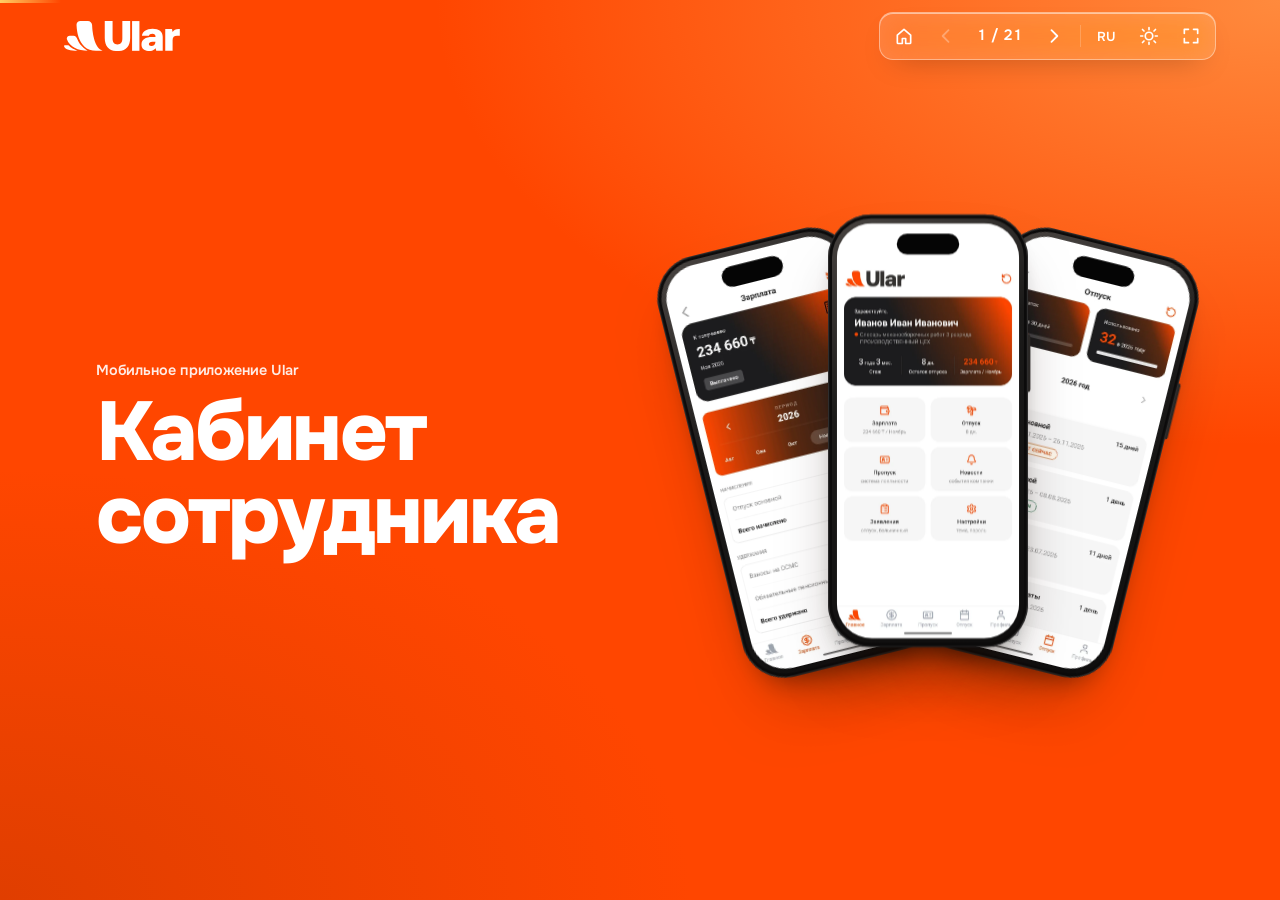
==== present/index.html @ 0cce13f9 "Сайт на трех языках: русский, казахский, английский Переключатель языка в шапке и в презентации, выб" ====
<!doctype html>
<html lang="ru">
<head>
<meta charset="utf-8">
<meta name="viewport" content="width=device-width, initial-scale=1, viewport-fit=cover">
<title>Кабинет сотрудника — презентация</title>
<meta name="description" content="Презентация Кабинета сотрудника: что уже работает и куда идем.">
<meta name="theme-color" content="#FF4600">
<link rel="icon" href="../assets/mark.svg" type="image/svg+xml">
<link rel="preconnect" href="https://fonts.googleapis.com">
<link rel="preconnect" href="https://fonts.gstatic.com" crossorigin>
<link rel="stylesheet" href="https://fonts.googleapis.com/css2?family=Onest:wght@400;500;600;700;800&display=swap">
<link rel="stylesheet" href="../assets/site.css?v=1446a52e">
<script>try{var t=localStorage.getItem("theme");if(t)document.documentElement.dataset.theme=t}catch(e){}</script>
<script>(function(){var l=null,r=document.documentElement;try{l=new URLSearchParams(location.search).get("lang")||localStorage.getItem("lang")}catch(e){}if(l==="kz")l="kk";if(l==="kk"||l==="en"){r.lang=l;r.classList.add("i18n-wait");setTimeout(function(){r.classList.remove("i18n-wait")},1500)}})()</script>
</head>
<body class="present-page">

<header class="ptop">
  <a class="brand" href="../" aria-label="Сайт Кабинета сотрудника"><svg viewBox="0 0 849 220" role="img" aria-label="Ular"><path d="M841.567 57.8906H849.352V108.357H829.11C807 108.357 796.412 117.681 796.412 141.348V218.577H742.539V57.8906H792.053L796.412 81.5576C805.443 66.61 818.211 57.8906 841.567 57.8906Z" fill="currentColor"/><path d="M649.555 56.0234C696.577 56.0234 723.981 75.9535 723.981 114.879V218.578H676.336L672.287 200.205C660.454 213.595 646.752 220.446 625.888 220.446C591.01 220.446 568.277 203.942 568.277 172.49C568.277 137.612 595.993 117.993 647.686 117.993H670.73V111.765C670.73 100.555 662.945 93.0809 647.998 93.0809C633.673 93.0809 624.019 99.309 623.085 108.651H571.391C574.194 77.5105 604.712 56.0234 649.555 56.0234ZM640.212 183.389C658.585 183.389 670.419 171.244 670.73 151.937V151.314H647.998C631.804 151.314 622.462 158.165 622.462 169.064C622.462 177.784 629.313 183.389 640.212 183.389Z" fill="currentColor"/><path d="M499.242 218.579V0.59375H553.116V218.579H499.242Z" fill="currentColor"/><path d="M298.93 123.911V0.59375H356.229V127.025C356.229 155.986 366.194 172.179 392.04 172.179C417.887 172.179 427.852 155.986 427.852 127.025V0.59375H485.151V123.911C485.151 185.881 453.076 220.447 392.04 220.447C331.005 220.447 298.93 185.881 298.93 123.911Z" fill="currentColor"/><path d="M29.8086 177.066C33.7452 177.066 37.3371 179.893 39.753 183.002C46.1115 191.182 62.901 204.238 99.253 217.545C46.9515 217.545 9.14565 211.108 0.314484 185.114C-1.13913 180.835 2.66757 177.066 7.18655 177.066H29.8086ZM69.8587 109.004C83.4162 109.004 94.1327 121.016 97.971 134.019C117.186 188.463 173.441 217.545 173.441 217.545C140.13 217.545 106.184 213.955 77.4821 197.048C54.4154 183.46 29.5887 162.787 21.2532 134.056C17.4759 121.036 28.8384 109.004 42.3958 109.004H69.8587ZM175.006 0C191.834 0 205.317 13.4258 206.041 30.2379C208.97 98.2633 226.685 202.657 282.727 217.545H234.255C202.698 217.545 170.627 209.135 148.651 186.488C109.204 145.836 95.3131 97.632 91.8499 28.0963C91.8501 12.3522 104.614 0.000155662 120.358 0H175.006Z" fill="#FF4600"/></svg></a>
  <nav class="pager" aria-label="Слайды">
    <button type="button" id="first" aria-label="К первому слайду"><svg viewBox="0 0 24 24" aria-hidden="true"><path d="M4 11l8-7 8 7v9a1 1 0 0 1-1 1h-5v-6h-4v6H5a1 1 0 0 1-1-1z" fill="none" stroke="currentColor" stroke-width="2" stroke-linejoin="round"/></svg></button>
    <button type="button" id="prev" aria-label="Предыдущий слайд"><svg viewBox="0 0 24 24" aria-hidden="true"><path d="M15 5l-7 7 7 7" fill="none" stroke="currentColor" stroke-width="2.2" stroke-linecap="round" stroke-linejoin="round"/></svg></button>
    <span id="count" aria-live="polite">1 / 1</span>
    <button type="button" id="next" aria-label="Следующий слайд"><svg viewBox="0 0 24 24" aria-hidden="true"><path d="M9 5l7 7-7 7" fill="none" stroke="currentColor" stroke-width="2.2" stroke-linecap="round" stroke-linejoin="round"/></svg></button>
    <span class="sep"></span>
    <button type="button" id="theme" aria-label="Светлая или темная тема (T)"><svg viewBox="0 0 24 24" aria-hidden="true"><g class="ic-sun"><circle cx="12" cy="12" r="4.5" fill="none" stroke="currentColor" stroke-width="2"/><path d="M12 2v2.5M12 19.5V22M4.2 4.2l1.8 1.8M18 18l1.8 1.8M2 12h2.5M19.5 12H22M4.2 19.8 6 18M18 6l1.8-1.8" stroke="currentColor" stroke-width="2" stroke-linecap="round"/></g><path class="ic-moon" d="M20 14.5A8 8 0 0 1 9.5 4a8 8 0 1 0 10.5 10.5z" fill="none" stroke="currentColor" stroke-width="2" stroke-linejoin="round"/></svg></button>
    <button type="button" id="full" aria-label="Во весь экран (F)"><svg viewBox="0 0 24 24" aria-hidden="true"><path d="M4 9V4h5M20 9V4h-5M4 15v5h5M20 15v5h-5" fill="none" stroke="currentColor" stroke-width="2" stroke-linecap="round" stroke-linejoin="round"/></svg></button>
  </nav>
</header>
<div class="progress" aria-hidden="true"><i id="progress"></i></div>

<main class="stage" id="stage">
  <section class="pslide band hero" id="start" data-title="Кабинет сотрудника">
    <div class="wrap">
      <div class="title-grid">
        <div>
          <p class="kicker">Мобильное приложение Ular</p>
          <h1>Кабинет сотрудника</h1>
        </div>
      </div>
      <div class="fan" aria-hidden="true">
        <div class="device "><img src="../assets/app/light/salary.webp" alt="" width="620" height="1412"></div>
        <div class="device "><img src="../assets/app/light/vacation.webp" alt="" width="620" height="1412"></div>
        <div class="device "><img src="../assets/app/light/home.webp" alt="" width="620" height="1412"></div>
      </div>
    </div>
  </section>
  <section class="pslide center" id="about" data-title="О продукте">
    <div class="wrap">
      <h2 class="mega">Ответы на кадровые вопросы — в телефоне сотрудника</h2>
      <div class="trio">
        <div><span class="bigi"><svg viewBox="0 0 24 24" fill="none" stroke="currentColor" stroke-width="1.9" stroke-linecap="round" stroke-linejoin="round" aria-hidden="true"><circle cx="12" cy="12" r="9"/><path d="M3 12h18M12 3c2.5 2.5 3.8 5.5 3.8 9s-1.3 6.5-3.8 9c-2.5-2.5-3.8-5.5-3.8-9S9.5 5.5 12 3z"/></svg></span><b>Для всех</b><p>Новости и калькулятор без входа</p></div>
        <div><span class="bigi"><svg viewBox="0 0 24 24" fill="none" stroke="currentColor" stroke-width="1.9" stroke-linecap="round" stroke-linejoin="round" aria-hidden="true"><circle cx="12" cy="8" r="4"/><path d="M4 21c1.5-4 4.5-6 8-6s6.5 2 8 6"/></svg></span><b>Для сотрудников</b><p>Зарплата, отпуск, пропуск, справки</p></div>
        <div><span class="bigi"><svg viewBox="0 0 24 24" fill="none" stroke="currentColor" stroke-width="1.9" stroke-linecap="round" stroke-linejoin="round" aria-hidden="true"><circle cx="9" cy="8" r="3.5"/><path d="M2 20c1-3.5 3.6-5.5 7-5.5s6 2 7 5.5M16 4.5a3.5 3.5 0 0 1 0 7M18 14.5c2 .7 3.4 2.6 4 5.5"/></svg></span><b>Для отдела кадров</b><p>Доступ, коды, данные организации</p></div>
      </div>
    </div>
  </section>
  <section class="pslide center" id="why" data-title="Зачем">
    <div class="wrap">
      <h2 class="mega">Вопрос в отдел кадров —<br>ответ в приложении</h2>
      <div class="chats">
        <div class="chat" style="--k:0">
          <div class="bub q">Сколько дней отпуска у меня осталось?</div>
          <div class="bub a"><span class="who">Кабинет сотрудника</span>8 дней. История отпусков — в разделе «Отпуск»</div>
        </div>
        <div class="chat" style="--k:1">
          <div class="bub q">Нужна справка с места работы</div>
          <div class="bub a"><span class="who">Кабинет сотрудника</span>Заказ в приложении, готовый PDF на бланке</div>
        </div>
        <div class="chat" style="--k:2">
          <div class="bub q">Сколько начислили и что удержали?</div>
          <div class="bub a"><span class="who">Кабинет сотрудника</span>Начисления и удержания по месяцам, листок в PDF</div>
        </div>
      </div>
    </div>
  </section>
  <section class="pslide center" id="compare" data-title="Сравнение">
    <div class="wrap">
      <h2 class="mega">Свой кабинет вместо подписки</h2>
      <div class="versus">
        <div class="vs-card dim"><p class="vs-t">Платный сервис</p>
          <ul><li><svg viewBox="0 0 24 24" fill="none" stroke="currentColor" stroke-width="1.9" stroke-linecap="round" stroke-linejoin="round" aria-hidden="true"><path d="M6 6l12 12M18 6 6 18"/></svg>Бренд поставщика</li><li><svg viewBox="0 0 24 24" fill="none" stroke="currentColor" stroke-width="1.9" stroke-linecap="round" stroke-linejoin="round" aria-hidden="true"><path d="M6 6l12 12M18 6 6 18"/></svg>Доработки по плану поставщика</li><li><svg viewBox="0 0 24 24" fill="none" stroke="currentColor" stroke-width="1.9" stroke-linecap="round" stroke-linejoin="round" aria-hidden="true"><path d="M6 6l12 12M18 6 6 18"/></svg>Данные в облаке поставщика</li><li><svg viewBox="0 0 24 24" fill="none" stroke="currentColor" stroke-width="1.9" stroke-linecap="round" stroke-linejoin="round" aria-hidden="true"><path d="M6 6l12 12M18 6 6 18"/></svg>Подписка за каждого сотрудника</li></ul></div>
        <div class="vs-card hot"><p class="vs-t">Кабинет сотрудника</p>
          <ul><li><svg viewBox="0 0 24 24" fill="none" stroke="currentColor" stroke-width="1.9" stroke-linecap="round" stroke-linejoin="round" aria-hidden="true"><path d="M5 12l4 4 10-10"/></svg>Бренд холдинга</li><li><svg viewBox="0 0 24 24" fill="none" stroke="currentColor" stroke-width="1.9" stroke-linecap="round" stroke-linejoin="round" aria-hidden="true"><path d="M5 12l4 4 10-10"/></svg>Доработки под наши процессы</li><li><svg viewBox="0 0 24 24" fill="none" stroke="currentColor" stroke-width="1.9" stroke-linecap="round" stroke-linejoin="round" aria-hidden="true"><path d="M5 12l4 4 10-10"/></svg>Данные на серверах холдинга</li><li><svg viewBox="0 0 24 24" fill="none" stroke="currentColor" stroke-width="1.9" stroke-linecap="round" stroke-linejoin="round" aria-hidden="true"><path d="M5 12l4 4 10-10"/></svg>Без подписки</li></ul></div>
      </div>
    </div>
  </section>
  <section class="pslide band divider" id="part1" data-title="Что уже работает">
    <div class="wrap">
      <div class="div-fan" aria-hidden="true"><i style="--i:0"></i><i style="--i:1"></i><i style="--i:2"></i><i style="--i:3"></i><i style="--i:4"></i><i style="--i:5"></i><i style="--i:6"></i></div>
      <p class="num">01</p>
      <h2 class="big">Что уже работает</h2>
      <p class="lead">Приложение, учет организаций, инструменты отдела кадров</p>
    </div>
  </section>
  <section class="pslide " id="nologin" data-title="Без входа">
    <div class="wrap">
      <div class="split"><div><h2>Полезно с первой минуты</h2><ul class="points"><li><span class="ci"><svg viewBox="0 0 24 24" fill="none" stroke="currentColor" stroke-width="1.9" stroke-linecap="round" stroke-linejoin="round" aria-hidden="true"><path d="M4 5h13v14H6a2 2 0 0 1-2-2z"/><path d="M17 9h3v8a2 2 0 0 1-2 2M8 9h5M8 13h5"/></svg></span><div><b>Новости компаний</b><p>Посты с картинками</p></div></li><li><span class="ci"><svg viewBox="0 0 24 24" fill="none" stroke="currentColor" stroke-width="1.9" stroke-linecap="round" stroke-linejoin="round" aria-hidden="true"><rect x="5" y="3" width="14" height="18" rx="2"/><path d="M8 7h8M8 12h2M14 12h2M8 16h2M14 16h2"/></svg></span><div><b>Калькулятор налогов РК</b><p>ИП и ТОО, прямой и обратный расчет</p></div></li><li><span class="ci"><svg viewBox="0 0 24 24" fill="none" stroke="currentColor" stroke-width="1.9" stroke-linecap="round" stroke-linejoin="round" aria-hidden="true"><rect x="3" y="5" width="18" height="16" rx="2"/><path d="M3 10h18M8 3v4M16 3v4"/></svg></span><div><b>Производственный календарь</b><p>Праздники и переносы</p></div></li></ul></div><div class="sphone" data-spin title="Зажмите и покрутите"><div class="spin-body"><div class="device "><img src="../assets/app/light/news.webp" alt="" width="620" height="1412"></div><i class="slice" style="--z:-11.0px"></i><i class="slice" style="--z:-10.5px"></i><i class="slice" style="--z:-10.0px"></i><i class="slice" style="--z:-9.5px"></i><i class="slice" style="--z:-9.0px"></i><i class="slice" style="--z:-8.5px"></i><i class="slice" style="--z:-8.0px"></i><i class="slice" style="--z:-7.5px"></i><i class="slice" style="--z:-7.0px"></i><i class="slice" style="--z:-6.5px"></i><i class="slice" style="--z:-6.0px"></i><i class="slice" style="--z:-5.5px"></i><i class="slice" style="--z:-5.0px"></i><i class="slice" style="--z:-4.5px"></i><i class="slice" style="--z:-4.0px"></i><i class="slice" style="--z:-3.5px"></i><i class="slice" style="--z:-3.0px"></i><i class="slice" style="--z:-2.5px"></i><i class="slice" style="--z:-2.0px"></i><i class="slice" style="--z:-1.5px"></i><i class="slice" style="--z:-1.0px"></i><i class="slice" style="--z:-0.5px"></i><i class="slice" style="--z:0.0px"></i><i class="slice" style="--z:0.5px"></i><i class="slice" style="--z:1.0px"></i><i class="slice" style="--z:1.5px"></i><i class="slice" style="--z:2.0px"></i><i class="slice" style="--z:2.5px"></i><i class="slice" style="--z:3.0px"></i><i class="slice" style="--z:3.5px"></i><i class="slice" style="--z:4.0px"></i><i class="slice" style="--z:4.5px"></i><i class="slice" style="--z:5.0px"></i><i class="slice" style="--z:5.5px"></i><i class="slice" style="--z:6.0px"></i><i class="slice" style="--z:6.5px"></i><i class="slice" style="--z:7.0px"></i><i class="slice" style="--z:7.5px"></i><i class="slice" style="--z:8.0px"></i><i class="slice" style="--z:8.5px"></i><i class="slice" style="--z:9.0px"></i><i class="slice" style="--z:9.5px"></i><i class="slice" style="--z:10.0px"></i><i class="slice" style="--z:10.5px"></i><i class="slice" style="--z:11.0px"></i><i class="edge el"></i><i class="edge er"></i><i class="edge et"></i><i class="edge eb"></i><div class="device-back" aria-hidden="true"><svg viewBox="0 0 283 220"><path d="M29.8086 177.066C33.7452 177.066 37.3371 179.893 39.753 183.002C46.1115 191.182 62.901 204.238 99.253 217.545C46.9515 217.545 9.14565 211.108 0.314484 185.114C-1.13913 180.835 2.66757 177.066 7.18655 177.066H29.8086ZM69.8587 109.004C83.4162 109.004 94.1327 121.016 97.971 134.019C117.186 188.463 173.441 217.545 173.441 217.545C140.13 217.545 106.184 213.955 77.4821 197.048C54.4154 183.46 29.5887 162.787 21.2532 134.056C17.4759 121.036 28.8384 109.004 42.3958 109.004H69.8587ZM175.006 0C191.834 0 205.317 13.4258 206.041 30.2379C208.97 98.2633 226.685 202.657 282.727 217.545H234.255C202.698 217.545 170.627 209.135 148.651 186.488C109.204 145.836 95.3131 97.632 91.8499 28.0963C91.8501 12.3522 104.614 0.000155662 120.358 0H175.006Z" fill="#FF4600"/></svg><span>Ular</span></div></div></div></div>
    </div>
  </section>
  <section class="pslide " id="home" data-title="Главный экран">
    <div class="wrap">
      <div class="split"><div><h2>Все важное — на главном экране</h2><ul class="points"><li><span class="ci"><svg viewBox="0 0 24 24" fill="none" stroke="currentColor" stroke-width="1.9" stroke-linecap="round" stroke-linejoin="round" aria-hidden="true"><circle cx="12" cy="12" r="4"/><path d="M12 3v2M12 19v2M3 12h2M19 12h2M5.6 5.6l1.4 1.4M17 17l1.4 1.4M5.6 18.4 7 17M17 7l1.4-1.4"/></svg></span><div><b>Стаж, отпуск, зарплата</b><p>Видно сразу при открытии</p></div></li><li><span class="ci"><svg viewBox="0 0 24 24" fill="none" stroke="currentColor" stroke-width="1.9" stroke-linecap="round" stroke-linejoin="round" aria-hidden="true"><circle cx="12" cy="8" r="4"/><path d="M4 21c1.5-4 4.5-6 8-6s6.5 2 8 6"/></svg></span><div><b>Профиль</b><p>Личные и рабочие данные</p></div></li><li><span class="ci"><svg viewBox="0 0 24 24" fill="none" stroke="currentColor" stroke-width="1.9" stroke-linecap="round" stroke-linejoin="round" aria-hidden="true"><circle cx="9" cy="8" r="3.5"/><path d="M2 20c1-3.5 3.6-5.5 7-5.5s6 2 7 5.5M16 4.5a3.5 3.5 0 0 1 0 7M18 14.5c2 .7 3.4 2.6 4 5.5"/></svg></span><div><b>Все компании холдинга</b><p>Один вход по ИИН</p></div></li></ul></div><div class="sphone" data-spin title="Зажмите и покрутите"><div class="spin-body"><div class="device "><img src="../assets/app/light/home.webp" alt="" width="620" height="1412"></div><i class="slice" style="--z:-11.0px"></i><i class="slice" style="--z:-10.5px"></i><i class="slice" style="--z:-10.0px"></i><i class="slice" style="--z:-9.5px"></i><i class="slice" style="--z:-9.0px"></i><i class="slice" style="--z:-8.5px"></i><i class="slice" style="--z:-8.0px"></i><i class="slice" style="--z:-7.5px"></i><i class="slice" style="--z:-7.0px"></i><i class="slice" style="--z:-6.5px"></i><i class="slice" style="--z:-6.0px"></i><i class="slice" style="--z:-5.5px"></i><i class="slice" style="--z:-5.0px"></i><i class="slice" style="--z:-4.5px"></i><i class="slice" style="--z:-4.0px"></i><i class="slice" style="--z:-3.5px"></i><i class="slice" style="--z:-3.0px"></i><i class="slice" style="--z:-2.5px"></i><i class="slice" style="--z:-2.0px"></i><i class="slice" style="--z:-1.5px"></i><i class="slice" style="--z:-1.0px"></i><i class="slice" style="--z:-0.5px"></i><i class="slice" style="--z:0.0px"></i><i class="slice" style="--z:0.5px"></i><i class="slice" style="--z:1.0px"></i><i class="slice" style="--z:1.5px"></i><i class="slice" style="--z:2.0px"></i><i class="slice" style="--z:2.5px"></i><i class="slice" style="--z:3.0px"></i><i class="slice" style="--z:3.5px"></i><i class="slice" style="--z:4.0px"></i><i class="slice" style="--z:4.5px"></i><i class="slice" style="--z:5.0px"></i><i class="slice" style="--z:5.5px"></i><i class="slice" style="--z:6.0px"></i><i class="slice" style="--z:6.5px"></i><i class="slice" style="--z:7.0px"></i><i class="slice" style="--z:7.5px"></i><i class="slice" style="--z:8.0px"></i><i class="slice" style="--z:8.5px"></i><i class="slice" style="--z:9.0px"></i><i class="slice" style="--z:9.5px"></i><i class="slice" style="--z:10.0px"></i><i class="slice" style="--z:10.5px"></i><i class="slice" style="--z:11.0px"></i><i class="edge el"></i><i class="edge er"></i><i class="edge et"></i><i class="edge eb"></i><div class="device-back" aria-hidden="true"><svg viewBox="0 0 283 220"><path d="M29.8086 177.066C33.7452 177.066 37.3371 179.893 39.753 183.002C46.1115 191.182 62.901 204.238 99.253 217.545C46.9515 217.545 9.14565 211.108 0.314484 185.114C-1.13913 180.835 2.66757 177.066 7.18655 177.066H29.8086ZM69.8587 109.004C83.4162 109.004 94.1327 121.016 97.971 134.019C117.186 188.463 173.441 217.545 173.441 217.545C140.13 217.545 106.184 213.955 77.4821 197.048C54.4154 183.46 29.5887 162.787 21.2532 134.056C17.4759 121.036 28.8384 109.004 42.3958 109.004H69.8587ZM175.006 0C191.834 0 205.317 13.4258 206.041 30.2379C208.97 98.2633 226.685 202.657 282.727 217.545H234.255C202.698 217.545 170.627 209.135 148.651 186.488C109.204 145.836 95.3131 97.632 91.8499 28.0963C91.8501 12.3522 104.614 0.000155662 120.358 0H175.006Z" fill="#FF4600"/></svg><span>Ular</span></div></div></div></div>
    </div>
  </section>
  <section class="pslide " id="salary" data-title="Зарплата и отпуск">
    <div class="wrap">
      <div class="split"><div><h2>Без вопросов в бухгалтерию</h2><ul class="points"><li><span class="ci"><svg viewBox="0 0 24 24" fill="none" stroke="currentColor" stroke-width="1.9" stroke-linecap="round" stroke-linejoin="round" aria-hidden="true"><rect x="3" y="6" width="18" height="13" rx="2"/><path d="M3 10h18M16 15h2"/></svg></span><div><b>Расчетный листок</b><p>По месяцам, можно скачать PDF</p></div></li><li><span class="ci"><svg viewBox="0 0 24 24" fill="none" stroke="currentColor" stroke-width="1.9" stroke-linecap="round" stroke-linejoin="round" aria-hidden="true"><ellipse cx="12" cy="5" rx="8" ry="3"/><path d="M4 5v14c0 1.7 3.6 3 8 3s8-1.3 8-3V5M4 12c0 1.7 3.6 3 8 3s8-1.3 8-3"/></svg></span><div><b>Данные из учета</b><p>В момент открытия, без копий</p></div></li><li><span class="ci"><svg viewBox="0 0 24 24" fill="none" stroke="currentColor" stroke-width="1.9" stroke-linecap="round" stroke-linejoin="round" aria-hidden="true"><rect x="3" y="5" width="18" height="16" rx="2"/><path d="M3 10h18M8 3v4M16 3v4"/></svg></span><div><b>Остаток отпуска</b><p>И вся история отпусков</p></div></li></ul></div><div class="sphone" data-spin title="Зажмите и покрутите"><div class="spin-body"><div class="device "><img src="../assets/app/light/salary.webp" alt="" width="620" height="1412"></div><i class="slice" style="--z:-11.0px"></i><i class="slice" style="--z:-10.5px"></i><i class="slice" style="--z:-10.0px"></i><i class="slice" style="--z:-9.5px"></i><i class="slice" style="--z:-9.0px"></i><i class="slice" style="--z:-8.5px"></i><i class="slice" style="--z:-8.0px"></i><i class="slice" style="--z:-7.5px"></i><i class="slice" style="--z:-7.0px"></i><i class="slice" style="--z:-6.5px"></i><i class="slice" style="--z:-6.0px"></i><i class="slice" style="--z:-5.5px"></i><i class="slice" style="--z:-5.0px"></i><i class="slice" style="--z:-4.5px"></i><i class="slice" style="--z:-4.0px"></i><i class="slice" style="--z:-3.5px"></i><i class="slice" style="--z:-3.0px"></i><i class="slice" style="--z:-2.5px"></i><i class="slice" style="--z:-2.0px"></i><i class="slice" style="--z:-1.5px"></i><i class="slice" style="--z:-1.0px"></i><i class="slice" style="--z:-0.5px"></i><i class="slice" style="--z:0.0px"></i><i class="slice" style="--z:0.5px"></i><i class="slice" style="--z:1.0px"></i><i class="slice" style="--z:1.5px"></i><i class="slice" style="--z:2.0px"></i><i class="slice" style="--z:2.5px"></i><i class="slice" style="--z:3.0px"></i><i class="slice" style="--z:3.5px"></i><i class="slice" style="--z:4.0px"></i><i class="slice" style="--z:4.5px"></i><i class="slice" style="--z:5.0px"></i><i class="slice" style="--z:5.5px"></i><i class="slice" style="--z:6.0px"></i><i class="slice" style="--z:6.5px"></i><i class="slice" style="--z:7.0px"></i><i class="slice" style="--z:7.5px"></i><i class="slice" style="--z:8.0px"></i><i class="slice" style="--z:8.5px"></i><i class="slice" style="--z:9.0px"></i><i class="slice" style="--z:9.5px"></i><i class="slice" style="--z:10.0px"></i><i class="slice" style="--z:10.5px"></i><i class="slice" style="--z:11.0px"></i><i class="edge el"></i><i class="edge er"></i><i class="edge et"></i><i class="edge eb"></i><div class="device-back" aria-hidden="true"><svg viewBox="0 0 283 220"><path d="M29.8086 177.066C33.7452 177.066 37.3371 179.893 39.753 183.002C46.1115 191.182 62.901 204.238 99.253 217.545C46.9515 217.545 9.14565 211.108 0.314484 185.114C-1.13913 180.835 2.66757 177.066 7.18655 177.066H29.8086ZM69.8587 109.004C83.4162 109.004 94.1327 121.016 97.971 134.019C117.186 188.463 173.441 217.545 173.441 217.545C140.13 217.545 106.184 213.955 77.4821 197.048C54.4154 183.46 29.5887 162.787 21.2532 134.056C17.4759 121.036 28.8384 109.004 42.3958 109.004H69.8587ZM175.006 0C191.834 0 205.317 13.4258 206.041 30.2379C208.97 98.2633 226.685 202.657 282.727 217.545H234.255C202.698 217.545 170.627 209.135 148.651 186.488C109.204 145.836 95.3131 97.632 91.8499 28.0963C91.8501 12.3522 104.614 0.000155662 120.358 0H175.006Z" fill="#FF4600"/></svg><span>Ular</span></div></div></div></div>
    </div>
  </section>
  <section class="pslide " id="pass" data-title="Пропуск и скидки">
    <div class="wrap">
      <div class="split"><div><h2>Пропуск и скидки всегда с собой</h2><ul class="points"><li><span class="ci"><svg viewBox="0 0 24 24" fill="none" stroke="currentColor" stroke-width="1.9" stroke-linecap="round" stroke-linejoin="round" aria-hidden="true"><rect x="4" y="3" width="16" height="18" rx="2"/><circle cx="12" cy="10" r="3"/><path d="M8 17c.8-1.8 2.2-2.6 4-2.6s3.2.8 4 2.6"/></svg></span><div><b>Электронный пропуск</b><p>Фото, должность, номер, срок</p></div></li><li><span class="ci"><svg viewBox="0 0 24 24" fill="none" stroke="currentColor" stroke-width="1.9" stroke-linecap="round" stroke-linejoin="round" aria-hidden="true"><path d="M20 12l-8 8-9-9V3h8z"/><circle cx="7.5" cy="7.5" r="1.5"/></svg></span><div><b>Скидки у партнеров</b><p>Покажите экран на кассе</p></div></li><li><span class="ci"><svg viewBox="0 0 24 24" fill="none" stroke="currentColor" stroke-width="1.9" stroke-linecap="round" stroke-linejoin="round" aria-hidden="true"><circle cx="12" cy="8" r="4"/><path d="M4 21c1.5-4 4.5-6 8-6s6.5 2 8 6"/></svg></span><div><b>Профиль</b><p>Свое фото для пропуска</p></div></li></ul></div><div class="sphone" data-spin title="Зажмите и покрутите"><div class="spin-body"><div class="device "><img src="../assets/app/light/pass.webp" alt="" width="620" height="1412"></div><i class="slice" style="--z:-11.0px"></i><i class="slice" style="--z:-10.5px"></i><i class="slice" style="--z:-10.0px"></i><i class="slice" style="--z:-9.5px"></i><i class="slice" style="--z:-9.0px"></i><i class="slice" style="--z:-8.5px"></i><i class="slice" style="--z:-8.0px"></i><i class="slice" style="--z:-7.5px"></i><i class="slice" style="--z:-7.0px"></i><i class="slice" style="--z:-6.5px"></i><i class="slice" style="--z:-6.0px"></i><i class="slice" style="--z:-5.5px"></i><i class="slice" style="--z:-5.0px"></i><i class="slice" style="--z:-4.5px"></i><i class="slice" style="--z:-4.0px"></i><i class="slice" style="--z:-3.5px"></i><i class="slice" style="--z:-3.0px"></i><i class="slice" style="--z:-2.5px"></i><i class="slice" style="--z:-2.0px"></i><i class="slice" style="--z:-1.5px"></i><i class="slice" style="--z:-1.0px"></i><i class="slice" style="--z:-0.5px"></i><i class="slice" style="--z:0.0px"></i><i class="slice" style="--z:0.5px"></i><i class="slice" style="--z:1.0px"></i><i class="slice" style="--z:1.5px"></i><i class="slice" style="--z:2.0px"></i><i class="slice" style="--z:2.5px"></i><i class="slice" style="--z:3.0px"></i><i class="slice" style="--z:3.5px"></i><i class="slice" style="--z:4.0px"></i><i class="slice" style="--z:4.5px"></i><i class="slice" style="--z:5.0px"></i><i class="slice" style="--z:5.5px"></i><i class="slice" style="--z:6.0px"></i><i class="slice" style="--z:6.5px"></i><i class="slice" style="--z:7.0px"></i><i class="slice" style="--z:7.5px"></i><i class="slice" style="--z:8.0px"></i><i class="slice" style="--z:8.5px"></i><i class="slice" style="--z:9.0px"></i><i class="slice" style="--z:9.5px"></i><i class="slice" style="--z:10.0px"></i><i class="slice" style="--z:10.5px"></i><i class="slice" style="--z:11.0px"></i><i class="edge el"></i><i class="edge er"></i><i class="edge et"></i><i class="edge eb"></i><div class="device-back" aria-hidden="true"><svg viewBox="0 0 283 220"><path d="M29.8086 177.066C33.7452 177.066 37.3371 179.893 39.753 183.002C46.1115 191.182 62.901 204.238 99.253 217.545C46.9515 217.545 9.14565 211.108 0.314484 185.114C-1.13913 180.835 2.66757 177.066 7.18655 177.066H29.8086ZM69.8587 109.004C83.4162 109.004 94.1327 121.016 97.971 134.019C117.186 188.463 173.441 217.545 173.441 217.545C140.13 217.545 106.184 213.955 77.4821 197.048C54.4154 183.46 29.5887 162.787 21.2532 134.056C17.4759 121.036 28.8384 109.004 42.3958 109.004H69.8587ZM175.006 0C191.834 0 205.317 13.4258 206.041 30.2379C208.97 98.2633 226.685 202.657 282.727 217.545H234.255C202.698 217.545 170.627 209.135 148.651 186.488C109.204 145.836 95.3131 97.632 91.8499 28.0963C91.8501 12.3522 104.614 0.000155662 120.358 0H175.006Z" fill="#FF4600"/></svg><span>Ular</span></div></div></div></div>
    </div>
  </section>
  <section class="pslide center" id="requests" data-title="Заявления и справки">
    <div class="wrap">
      <h2 class="mega">Заявления и справки в приложении</h2>
      <div class="status-line">
        <div class="st"><span class="pill gray">Подано</span><p>Сотрудник подает заявление</p></div>
        <span class="st-link"></span>
        <div class="st"><span class="pill sun">На согласовании</span><p>Руководитель, отдел кадров, директор</p></div>
        <span class="st-link"></span>
        <div class="st"><span class="pill green">Согласовано</span><p>Уведомление сотруднику</p></div>
      </div>
      <div class="trio small">
        <div><span class="bigi"><svg viewBox="0 0 24 24" fill="none" stroke="currentColor" stroke-width="1.9" stroke-linecap="round" stroke-linejoin="round" aria-hidden="true"><path d="M14 3H7a2 2 0 0 0-2 2v14a2 2 0 0 0 2 2h10a2 2 0 0 0 2-2V8z"/><path d="M14 3v5h5M9 13h6M9 17h4"/></svg></span><b>Справка с места работы</b><p>С указанием зарплаты или без</p></div>
        <div><span class="bigi"><svg viewBox="0 0 24 24" fill="none" stroke="currentColor" stroke-width="1.9" stroke-linecap="round" stroke-linejoin="round" aria-hidden="true"><path d="M12 3l8 3v6c0 5-3.5 8-8 9-4.5-1-8-4-8-9V6z"/><path d="M9 12l2 2 4-4"/></svg></span><b>Официальный бланк</b><p>Номер, печать, подпись</p></div>
        <div><span class="bigi"><svg viewBox="0 0 24 24" fill="none" stroke="currentColor" stroke-width="1.9" stroke-linecap="round" stroke-linejoin="round" aria-hidden="true"><path d="M12 3v12M7 10l5 5 5-5M5 21h14"/></svg></span><b>Документ в PDF</b><p>Скачать или отправить</p></div>
      </div>
    </div>
  </section>
  <section class="pslide center" id="screens" data-title="Экраны">
    <div class="wrap">
      <h2 class="mega">Как это выглядит</h2>
      <div class="strip" tabindex="0" aria-label="Экраны приложения"><figure><div class="device "><img src="../assets/app/light/home.webp" alt="" width="620" height="1412"></div><figcaption>Главная</figcaption></figure><figure><div class="device "><img src="../assets/app/light/salary.webp" alt="" width="620" height="1412"></div><figcaption>Зарплата</figcaption></figure><figure><div class="device "><img src="../assets/app/light/vacation.webp" alt="" width="620" height="1412"></div><figcaption>Отпуск</figcaption></figure><figure><div class="device "><img src="../assets/app/light/pass.webp" alt="" width="620" height="1412"></div><figcaption>Пропуск</figcaption></figure><figure><div class="device "><img src="../assets/app/light/partners.webp" alt="" width="620" height="1412"></div><figcaption>Партнеры</figcaption></figure><figure><div class="device "><img src="../assets/app/light/profile.webp" alt="" width="620" height="1412"></div><figcaption>Профиль</figcaption></figure><figure><div class="device "><img src="../assets/app/light/news.webp" alt="" width="620" height="1412"></div><figcaption>Новости</figcaption></figure><figure><div class="device "><img src="../assets/app/light/calculator.webp" alt="" width="620" height="1412"></div><figcaption>Калькулятор</figcaption></figure><figure><div class="device "><img src="../assets/app/light/calendar.webp" alt="" width="620" height="1412"></div><figcaption>Календарь</figcaption></figure></div>
    </div>
  </section>
  <section class="pslide center" id="arch" data-title="Как устроено">
    <div class="wrap">
      <h2 class="mega">Один вход — все компании холдинга</h2>
      <div class="hub">
        <svg class="wires" viewBox="0 0 1180 520" preserveAspectRatio="none" aria-hidden="true">
          <path class="wire" d="M250 260 L 400 260"/><path class="wire" d="M560 260 C 720 260, 760 70, 900 70"/><path class="wire" d="M560 260 C 720 260, 760 165, 900 165"/><path class="wire" d="M560 260 C 720 260, 760 260, 900 260"/><path class="wire" d="M560 260 C 720 260, 760 355, 900 355"/><path class="wire new" d="M560 260 C 720 260, 760 450, 900 450"/>
        </svg>
        <div class="hub-app"><svg viewBox="0 0 24 24" fill="none" stroke="currentColor" stroke-width="1.9" stroke-linecap="round" stroke-linejoin="round" aria-hidden="true"><rect x="7" y="2" width="10" height="20" rx="2"/><path d="M11 18h2"/></svg><b>Ular</b><span>iOS и Android</span></div>
        <div class="hub-core"><svg viewBox="0 0 24 24" fill="none" stroke="currentColor" stroke-width="1.9" stroke-linecap="round" stroke-linejoin="round" aria-hidden="true"><rect x="3" y="4" width="18" height="7" rx="2"/><rect x="3" y="13" width="18" height="7" rx="2"/><path d="M7 7.5h.01M7 16.5h.01"/></svg><b>Кабинет сотрудника</b><span>Единый вход и проверки,<br>новости, скидки, калькулятор</span></div>
        <div class="org" style="top:70px"><svg viewBox="0 0 24 24" fill="none" stroke="currentColor" stroke-width="1.9" stroke-linecap="round" stroke-linejoin="round" aria-hidden="true"><ellipse cx="12" cy="5" rx="8" ry="3"/><path d="M4 5v14c0 1.7 3.6 3 8 3s8-1.3 8-3V5M4 12c0 1.7 3.6 3 8 3s8-1.3 8-3"/></svg><b>Организация 1</b><span>своя база 1С:ЗУП</span></div><div class="org" style="top:165px"><svg viewBox="0 0 24 24" fill="none" stroke="currentColor" stroke-width="1.9" stroke-linecap="round" stroke-linejoin="round" aria-hidden="true"><ellipse cx="12" cy="5" rx="8" ry="3"/><path d="M4 5v14c0 1.7 3.6 3 8 3s8-1.3 8-3V5M4 12c0 1.7 3.6 3 8 3s8-1.3 8-3"/></svg><b>Организация 2</b><span>своя база 1С:ЗУП</span></div><div class="org" style="top:260px"><svg viewBox="0 0 24 24" fill="none" stroke="currentColor" stroke-width="1.9" stroke-linecap="round" stroke-linejoin="round" aria-hidden="true"><ellipse cx="12" cy="5" rx="8" ry="3"/><path d="M4 5v14c0 1.7 3.6 3 8 3s8-1.3 8-3V5M4 12c0 1.7 3.6 3 8 3s8-1.3 8-3"/></svg><b>Организация 3</b><span>своя база 1С:ЗУП</span></div><div class="org" style="top:355px"><svg viewBox="0 0 24 24" fill="none" stroke="currentColor" stroke-width="1.9" stroke-linecap="round" stroke-linejoin="round" aria-hidden="true"><ellipse cx="12" cy="5" rx="8" ry="3"/><path d="M4 5v14c0 1.7 3.6 3 8 3s8-1.3 8-3V5M4 12c0 1.7 3.6 3 8 3s8-1.3 8-3"/></svg><b>Организация 4</b><span>своя база 1С:ЗУП</span></div><div class="org new" style="top:450px"><svg viewBox="0 0 24 24" fill="none" stroke="currentColor" stroke-width="1.9" stroke-linecap="round" stroke-linejoin="round" aria-hidden="true"><ellipse cx="12" cy="5" rx="8" ry="3"/><path d="M4 5v14c0 1.7 3.6 3 8 3s8-1.3 8-3V5M4 12c0 1.7 3.6 3 8 3s8-1.3 8-3"/></svg><b>Новая организация</b><span>подключается настройкой</span></div>
      </div>
    </div>
  </section>
  <section class="pslide center dark" id="security" data-title="Безопасность">
    <div class="wrap">
      <h2 class="mega">Доступ под контролем</h2>
      <div class="glow-row">
        <div><svg viewBox="0 0 24 24" fill="none" stroke="currentColor" stroke-width="1.9" stroke-linecap="round" stroke-linejoin="round" aria-hidden="true"><circle cx="8" cy="15" r="4"/><path d="M11 12l9-9M17 6l3 3"/></svg><b>Код доступа</b><p>Регистрация по личному коду</p></div>
        <div><svg viewBox="0 0 24 24" fill="none" stroke="currentColor" stroke-width="1.9" stroke-linecap="round" stroke-linejoin="round" aria-hidden="true"><path d="M4 8V6a2 2 0 0 1 2-2h2M16 4h2a2 2 0 0 1 2 2v2M20 16v2a2 2 0 0 1-2 2h-2M8 20H6a2 2 0 0 1-2-2v-2M9 10v1M15 10v1M10 15c1.3.8 2.7.8 4 0M12 9v3"/></svg><b>Face ID и код</b><p>Быстрый и защищенный вход</p></div>
        <div><svg viewBox="0 0 24 24" fill="none" stroke="currentColor" stroke-width="1.9" stroke-linecap="round" stroke-linejoin="round" aria-hidden="true"><circle cx="9" cy="8" r="3.5"/><path d="M2 20c1-3.5 3.6-5.5 7-5.5s6 2 7 5.5M16 4.5a3.5 3.5 0 0 1 0 7M18 14.5c2 .7 3.4 2.6 4 5.5"/></svg><b>Уволенные</b><p>Доступ закрывается сам</p></div>
        <div><svg viewBox="0 0 24 24" fill="none" stroke="currentColor" stroke-width="1.9" stroke-linecap="round" stroke-linejoin="round" aria-hidden="true"><path d="M5 4h14v16H5z"/><path d="M9 8h6M9 12h6M9 16h3"/></svg><b>Журнал</b><p>Попытки подбора видны</p></div>
      </div>
    </div>
  </section>
  <section class="pslide center" id="admin" data-title="Для отдела кадров и администраторов">
    <div class="wrap">
      <h2 class="mega">Инструменты для отдела кадров</h2>
      <div class="trio four">
        <div><span class="bigi"><svg viewBox="0 0 24 24" fill="none" stroke="currentColor" stroke-width="1.9" stroke-linecap="round" stroke-linejoin="round" aria-hidden="true"><circle cx="8" cy="15" r="4"/><path d="M11 12l9-9M17 6l3 3"/></svg></span><b>Коды доступа</b><p>Выдача и перевыпуск</p></div>
        <div><span class="bigi"><svg viewBox="0 0 24 24" fill="none" stroke="currentColor" stroke-width="1.9" stroke-linecap="round" stroke-linejoin="round" aria-hidden="true"><rect x="3" y="4" width="18" height="12" rx="2"/><path d="M8 20h8M12 16v4"/></svg></span><b>Глазами сотрудника</b><p>Как в приложении</p></div>
        <div><span class="bigi"><svg viewBox="0 0 24 24" fill="none" stroke="currentColor" stroke-width="1.9" stroke-linecap="round" stroke-linejoin="round" aria-hidden="true"><path d="M3 11v2a1 1 0 0 0 1 1h2l5 4V6L6 10H4a1 1 0 0 0-1 1zM15 9a3 3 0 0 1 0 6M18 6a7 7 0 0 1 0 12"/></svg></span><b>Новости и партнеры</b><p>Публикация для сотрудников</p></div>
        <div><span class="bigi"><svg viewBox="0 0 24 24" fill="none" stroke="currentColor" stroke-width="1.9" stroke-linecap="round" stroke-linejoin="round" aria-hidden="true"><path d="M12 3v12M7 10l5 5 5-5M5 21h14"/></svg></span><b>Памятка с QR</b><p>Для новых сотрудников</p></div>
      </div>
    </div>
  </section>
  <section class="pslide band divider" id="part2" data-title="Что планируется">
    <div class="wrap">
      <div class="div-fan" aria-hidden="true"><i style="--i:0"></i><i style="--i:1"></i><i style="--i:2"></i><i style="--i:3"></i><i style="--i:4"></i><i style="--i:5"></i><i style="--i:6"></i></div>
      <p class="num">02</p>
      <h2 class="big">Что планируется</h2>
      <p class="lead">Согласование, ЭЦП, новые заявления, веб-портал</p>
    </div>
  </section>
  <section class="pslide center" id="approval" data-title="Согласование">
    <div class="wrap">
      <h2 class="mega">Согласование — в телефоне</h2>
      <ol class="chain g4"><li><span class="sn">1</span><b>Заявление</b><p>подает сотрудник</p></li><li><span class="sn">2</span><b>Руководители</b><p>согласование по маршруту</p></li><li><span class="sn">3</span><b>Отдел кадров</b><p>проверка и оформление</p></li><li><span class="sn">4</span><b>Директор</b><p>подписание ЭЦП</p></li></ol>
      <div class="cards g4">
        <div class="card"><span class="ci"><svg viewBox="0 0 24 24" fill="none" stroke="currentColor" stroke-width="1.9" stroke-linecap="round" stroke-linejoin="round" aria-hidden="true"><circle cx="6" cy="19" r="2"/><circle cx="18" cy="5" r="2"/><path d="M8 19h7a3 3 0 0 0 0-6H9a3 3 0 0 1 0-6h7"/></svg></span><b>Статус в приложении</b><p>Этап согласования виден сотруднику</p></div>
        <div class="card"><span class="ci"><svg viewBox="0 0 24 24" fill="none" stroke="currentColor" stroke-width="1.9" stroke-linecap="round" stroke-linejoin="round" aria-hidden="true"><rect x="7" y="2" width="10" height="20" rx="2"/><path d="M11 18h2"/></svg></span><b>Дополнительный канал</b><p>Основное место — 1С:Документооборот</p></div>
        <div class="card"><span class="ci"><svg viewBox="0 0 24 24" fill="none" stroke="currentColor" stroke-width="1.9" stroke-linecap="round" stroke-linejoin="round" aria-hidden="true"><path d="M6 6l12 12M18 6 6 18"/></svg></span><b>Отказ с причиной</b><p>Причина доводится до сотрудника</p></div>
        <div class="card"><span class="ci"><svg viewBox="0 0 24 24" fill="none" stroke="currentColor" stroke-width="1.9" stroke-linecap="round" stroke-linejoin="round" aria-hidden="true"><path d="M7 7h11l-3-3M17 17H6l3 3"/></svg></span><b>Замещение</b><p>В отсутствие руководителя — заместитель</p></div>
      </div>
    </div>
  </section>
  <section class="pslide center dark" id="esign" data-title="Подпись ЭЦП">
    <div class="wrap">
      <h2 class="mega">У документа — официальная сила</h2>
      <div class="glow-row three">
        <div><svg viewBox="0 0 24 24" fill="none" stroke="currentColor" stroke-width="1.9" stroke-linecap="round" stroke-linejoin="round" aria-hidden="true"><circle cx="8" cy="15" r="4"/><path d="M11 12l9-9M17 6l3 3"/></svg><b>Своим ключом</b><p>Каждый участник маршрута</p></div>
        <div><svg viewBox="0 0 24 24" fill="none" stroke="currentColor" stroke-width="1.9" stroke-linecap="round" stroke-linejoin="round" aria-hidden="true"><path d="M5 12l4 4 10-10"/></svg><b>Проверяемо</b><p>Кто и когда подписал</p></div>
        <div><svg viewBox="0 0 24 24" fill="none" stroke="currentColor" stroke-width="1.9" stroke-linecap="round" stroke-linejoin="round" aria-hidden="true"><rect x="7" y="2" width="10" height="20" rx="2"/><path d="M11 18h2"/></svg><b>eGov Mobile</b><p>Рассматриваем</p></div>
      </div>
    </div>
  </section>
  <section class="pslide center" id="roles" data-title="Роли и веб-портал">
    <div class="wrap">
      <h2 class="mega">Каждому — свои разделы</h2>
      <div class="role-chips"><span style="--k:0"><svg viewBox="0 0 24 24" fill="none" stroke="currentColor" stroke-width="1.9" stroke-linecap="round" stroke-linejoin="round" aria-hidden="true"><path d="M3 11v2a1 1 0 0 0 1 1h2l5 4V6L6 10H4a1 1 0 0 0-1 1zM15 9a3 3 0 0 1 0 6M18 6a7 7 0 0 1 0 12"/></svg>Маркетолог</span><span style="--k:1"><svg viewBox="0 0 24 24" fill="none" stroke="currentColor" stroke-width="1.9" stroke-linecap="round" stroke-linejoin="round" aria-hidden="true"><circle cx="9" cy="8" r="3.5"/><path d="M2 20c1-3.5 3.6-5.5 7-5.5s6 2 7 5.5M16 4.5a3.5 3.5 0 0 1 0 7M18 14.5c2 .7 3.4 2.6 4 5.5"/></svg>Отдел кадров</span><span style="--k:2"><svg viewBox="0 0 24 24" fill="none" stroke="currentColor" stroke-width="1.9" stroke-linecap="round" stroke-linejoin="round" aria-hidden="true"><rect x="3" y="4" width="18" height="12" rx="2"/><path d="M8 20h8M12 16v4"/></svg>Администратор</span><span style="--k:3"><svg viewBox="0 0 24 24" fill="none" stroke="currentColor" stroke-width="1.9" stroke-linecap="round" stroke-linejoin="round" aria-hidden="true"><circle cx="6" cy="19" r="2"/><circle cx="18" cy="5" r="2"/><path d="M8 19h7a3 3 0 0 0 0-6H9a3 3 0 0 1 0-6h7"/></svg>Руководитель</span><span style="--k:4"><svg viewBox="0 0 24 24" fill="none" stroke="currentColor" stroke-width="1.9" stroke-linecap="round" stroke-linejoin="round" aria-hidden="true"><path d="M14 3H7a2 2 0 0 0-2 2v14a2 2 0 0 0 2 2h10a2 2 0 0 0 2-2V8z"/><path d="M14 3v5h5M9 13h6M9 17h4"/></svg>Делопроизводитель</span><span style="--k:5"><svg viewBox="0 0 24 24" fill="none" stroke="currentColor" stroke-width="1.9" stroke-linecap="round" stroke-linejoin="round" aria-hidden="true"><circle cx="8" cy="15" r="4"/><path d="M11 12l9-9M17 6l3 3"/></svg>Директор</span></div>
    </div>
  </section>
  <section class="pslide route-slide" id="route-slide" data-title="Дорожная карта">
    <div class="wrap">
      <h2>Дорожная карта</h2>
      <div id="route" class="route" data-i18n-skip></div>
    </div>
  </section>
  <section class="pslide center" id="start-using" data-title="Как начать">
    <div class="wrap">
      <h2 class="mega">Регистрация за пару минут</h2>
      <ol class="chain g3">
        <li><span class="sn">1</span><b>Получите код доступа</b><p>Выдает отдел кадров</p></li>
        <li><span class="sn">2</span><b>Установите Ular</b><p>App Store или Google Play</p></li>
        <li><span class="sn">3</span><b>Введите ИИН и код</b><p>И придумайте пароль</p></li>
      </ol>
      <div class="cards g2">
        <div class="card"><span class="ci"><svg viewBox="0 0 24 24" fill="none" stroke="currentColor" stroke-width="1.9" stroke-linecap="round" stroke-linejoin="round" aria-hidden="true"><circle cx="8" cy="15" r="4"/><path d="M11 12l9-9M17 6l3 3"/></svg></span><b>Забыли пароль?</b><p>Восстановите его тем же кодом доступа, обращаться в отдел кадров не требуется</p></div>
        <div class="card"><span class="ci"><svg viewBox="0 0 24 24" fill="none" stroke="currentColor" stroke-width="1.9" stroke-linecap="round" stroke-linejoin="round" aria-hidden="true"><path d="M6 6l12 12M18 6 6 18"/></svg></span><b>Потеряли код?</b><p>Отдел кадров выдаст новый код, прежний перестанет действовать</p></div>
      </div>
    </div>
  </section>
  <section class="pslide band finale" id="end" data-title="Скачать">
    <div class="wrap">
      <div class="finale-grid">
        <div class="finale-text">
          <h2 class="big">Меньше обращений в отдел кадров. Меньше бумаги.</h2>
          
          <p class="credit">© QazDefense 2026</p>
        </div>
        <div class="qr-cards">
          <a class="qr-card" href="https://apps.apple.com/kz/app/ular/id6813023469" rel="noopener"><img src="../assets/qr-ios.svg" alt="QR-код для App Store" width="160" height="160"><span class="qr-meta"><svg viewBox="0 0 24 24" aria-hidden="true"><path fill="currentColor" d="M16.4 12.6c0-2.4 2-3.5 2-3.6-1.1-1.6-2.8-1.8-3.4-1.8-1.4-.1-2.8.9-3.5.9s-1.9-.9-3.1-.8c-1.6 0-3 .9-3.8 2.3-1.6 2.8-.4 7 1.2 9.3.8 1.1 1.7 2.4 2.9 2.3 1.2 0 1.6-.7 3-.7s1.8.7 3 .7c1.3 0 2.1-1.1 2.8-2.3.9-1.3 1.3-2.6 1.3-2.6s-2.4-1-2.4-3.7zM14.2 5.6c.6-.8 1.1-1.9 1-3-.9 0-2.1.6-2.7 1.4-.6.7-1.1 1.8-1 2.9 1 .1 2.1-.5 2.7-1.3z"/></svg><b>App Store</b><span>iPhone</span></span></a>
          <a class="qr-card" href="https://play.google.com/store/apps/details?id=com.qazdefense.ular" rel="noopener"><img src="../assets/qr-android.svg" alt="QR-код для Google Play" width="160" height="160"><span class="qr-meta"><svg viewBox="0 0 24 24" aria-hidden="true"><path fill="currentColor" d="M4 3.5v17c0 .4.4.7.8.5l9.7-9-9.7-9c-.4-.2-.8.1-.8.5zm11.6 7.4 2.7-2.5-11-6.2 8.3 8.7zm0 2.2-8.3 8.7 11-6.2-2.7-2.5zm1.1-1.1 3 2.8 2.1-1.2c.7-.4.7-1.4 0-1.8l-2.1-1.2-3 2.8z"/></svg><b>Google Play</b><span>Android</span></span></a>
        </div>
      </div>
    </div>
  </section>
</main>

<script src="../assets/i18n/kk.js?v=1446a52e"></script>
<script src="../assets/i18n/en.js?v=1446a52e"></script>
<script src="../assets/i18n.js?v=1446a52e"></script>
<script src="../assets/deck.js?v=1446a52e"></script>
</body>
</html>
---- assets/site.css ----
/* Ular: фирменные цвета из брендбука, шрифт Onest вместо Aeonik (Aeonik по лицензии не раздается).
   Сайт листается как презентация: каждая область - экран (.slide). */
:root {
  --ular: #FF4600;
  --ular-deep: #D93B00;
  --sun: #FFCE64;
  --sand: #F1F0EA;
  --graphite: #333130;
  --bg: var(--sand);
  --surface: #FBFAF6;
  --fg: var(--graphite);
  --muted: #6E6A64;
  --line: #DCD8CE;
  --font: "Onest", "Segoe UI", Roboto, Arial, sans-serif;
  --wrap: 1180px;
  --top: 72px;
  color-scheme: light;
}
@media (prefers-color-scheme: dark) {
  :root:not([data-theme="light"]) { --bg: #1F1E1C; --surface: #2A2826; --fg: #F1F0EA; --muted: #A8A39B; --line: #3C3936; color-scheme: dark; }
}
:root[data-theme="dark"] { --bg: #1F1E1C; --surface: #2A2826; --fg: #F1F0EA; --muted: #A8A39B; --line: #3C3936; color-scheme: dark; }

* { box-sizing: border-box; }
html { -webkit-text-size-adjust: 100%; }
body { margin: 0; background: var(--bg); color: var(--fg); font: 400 17px/1.55 var(--font); }
img { max-width: 100%; height: auto; display: block; }
a { color: inherit; }
a:focus-visible, button:focus-visible, .strip:focus-visible { outline: 2px solid var(--ular); outline-offset: 3px; border-radius: 6px; }

.wrap {
  width: 100%; max-width: var(--wrap); margin: 0 auto;
  padding-left: max(24px, env(safe-area-inset-left, 0px));
  padding-right: max(24px, env(safe-area-inset-right, 0px));
}

/* Шапка */
.top .wrap { display: flex; align-items: center; justify-content: space-between; gap: 16px; height: var(--top); }
.brand { display: inline-flex; align-items: center; text-decoration: none; }
.brand svg { height: 30px; width: auto; }
.nav { display: flex; gap: 24px; font-weight: 500; font-size: 16px; }
.nav a { text-decoration: none; }
.nav a:hover, .nav a[aria-current="page"] { text-decoration: underline; text-underline-offset: 4px; }
.fixed-top { position: fixed; inset: 0 0 auto; z-index: 20; padding-top: env(safe-area-inset-top, 0px); color: var(--fg);
  background: color-mix(in srgb, var(--bg) 88%, transparent); backdrop-filter: blur(10px); -webkit-backdrop-filter: blur(10px);
  transition: background .3s ease, color .3s ease; }
.fixed-top.on-band { background: transparent; color: #fff; backdrop-filter: none; -webkit-backdrop-filter: none; }
.fixed-top.on-band .brand svg path { fill: #fff; }

/* Оранжевое поле бренда */
.band {
  color: #fff;
  background:
    radial-gradient(120% 90% at 100% 0%, #FF8A3D 0%, rgba(255,138,61,0) 55%),
    radial-gradient(90% 80% at 0% 100%, #E03E00 0%, rgba(224,62,0,0) 60%),
    var(--ular);
}
.band .brand svg path { fill: #fff; }

/* Слайды */
.slide {
  min-height: 100vh; min-height: 100svh;
  display: flex; align-items: center; padding-block: calc(var(--top) + 24px) 96px; overflow: hidden;
}
.slide h2 { margin: 0 0 12px; font-size: clamp(32px, 4.2vw, 54px); line-height: 1.06; font-weight: 800; letter-spacing: -0.02em; text-wrap: balance; }
.slide .intro { margin: 0 0 40px; color: var(--muted); max-width: 38em; font-size: 20px; }

/* Первый слайд */
.hero .wrap { display: grid; grid-template-columns: minmax(0, 1fr) minmax(0, 1fr); gap: 40px; align-items: center; }
.hero-text { position: relative; z-index: 3; }
.hero h1 { margin: 0; font-size: clamp(42px, 6.4vw, 84px); line-height: 1.0; font-weight: 800; letter-spacing: -0.025em; text-wrap: balance; }
.lead { margin: 22px 0 0; font-size: 21px; max-width: 30em; opacity: .95; }
.stores { display: flex; flex-wrap: wrap; gap: 12px; margin-top: 32px; }
.store {
  display: inline-flex; align-items: center; gap: 10px; height: 54px; padding: 0 22px; border-radius: 14px;
  background: #fff; color: var(--graphite); font-weight: 600; text-decoration: none; transition: transform .2s ease;
}
.store:hover { transform: translateY(-2px); }
.store svg { width: 22px; height: 22px; }
.store.ghost { background: transparent; color: #fff; box-shadow: inset 0 0 0 2px rgba(255,255,255,.75); }
.hint-keys { margin: 28px 0 0; font-size: 15px; opacity: .8; }

/* Веер из телефонов - мотив лепестков бренда */
/* Веер прикреплен к нижнему краю первого экрана: низ телефонов всегда уходит за край */
.fan { position: absolute; bottom: 0; right: max(24px, calc((100vw - var(--wrap)) / 2 + 24px)); width: min(46vw, 600px); height: min(580px, 68vh); }
.fan img {
  position: absolute; left: 50%; bottom: -150px; width: min(270px, 22vw); transform: translateX(-50%) rotate(var(--r));
  border-radius: 34px 34px 0 0; filter: drop-shadow(0 24px 32px rgba(80, 20, 0, .35));
  transform-origin: 50% 140%; animation: open 1.1s cubic-bezier(.2,.8,.2,1) both;
}
.fan img:nth-child(1) { --r: -15deg; animation-delay: .15s; }
.fan img:nth-child(2) { --r: 15deg; animation-delay: .15s; }
.fan img:nth-child(3) { --r: 0deg; z-index: 2; }
@keyframes open { from { transform: translateX(-50%) rotate(0deg) translateY(40px); opacity: .6; } }

/* Возможности */
.tasks { display: grid; grid-template-columns: repeat(2, minmax(0, 1fr)); gap: 0 56px; border-top: 2px solid var(--fg); }
.task { display: grid; grid-template-columns: 44px minmax(0, 1fr); gap: 16px; padding: 22px 0; border-bottom: 1px solid var(--line); }
.task svg { width: 30px; height: 30px; color: var(--ular); margin-top: 2px; }
.task h3 { margin: 0 0 4px; font-size: 21px; font-weight: 700; }
.task p { margin: 0; color: var(--muted); }

/* Экраны */
.strip { display: flex; gap: 20px; overflow-x: auto; padding: 16px 0 20px; scroll-snap-type: x mandatory; scrollbar-width: thin; }
.strip figure { margin: 0; flex: none; scroll-snap-align: start; }
.strip img { height: min(62vh, 600px); width: auto; border-radius: 22px; }

/* Шаги - настоящая последовательность */
.steps { display: grid; grid-template-columns: repeat(3, minmax(0, 1fr)); gap: 40px; counter-reset: s; list-style: none; margin: 0; padding: 0; }
.steps li { counter-increment: s; }
.steps li::before {
  content: counter(s); display: grid; place-items: center; width: 60px; height: 60px; border-radius: 50%;
  background: var(--ular); color: #fff; font-weight: 800; font-size: 26px; margin-bottom: 20px;
}
.steps h3 { margin: 0 0 6px; font-size: 23px; }
.steps p { margin: 0; color: var(--muted); font-size: 18px; }

/* Надежность */
.facts { display: grid; grid-template-columns: repeat(4, minmax(0, 1fr)); gap: 36px; margin-top: 32px; }
.facts b { display: block; font-size: 21px; margin-bottom: 8px; }
.facts p { margin: 0; color: var(--muted); }

/* Последний слайд */
.finale .wrap { display: flex; flex-direction: column; align-items: flex-start; }
.finale h2 { font-size: clamp(36px, 5.4vw, 72px); }
.credit { margin-top: 64px; opacity: .8; font-size: 15px; }

/* Переключатель слайдов */
.pager {
  position: fixed; z-index: 30; right: max(20px, env(safe-area-inset-right, 0px)); bottom: max(20px, env(safe-area-inset-bottom, 0px));
  display: flex; align-items: center; gap: 4px; padding: 6px; border-radius: 999px;
  background: var(--surface); color: var(--fg); box-shadow: 0 6px 24px rgba(0,0,0,.16); border: 1px solid var(--line);
}
.pager button { width: 42px; height: 42px; display: grid; place-items: center; border: 0; border-radius: 50%; background: transparent; color: inherit; cursor: pointer; transition: background .2s ease, opacity .2s ease; }
.pager button:hover:not(:disabled) { background: color-mix(in srgb, var(--ular) 14%, transparent); }
.pager button:disabled { opacity: .3; cursor: default; }
.pager svg { width: 20px; height: 20px; }
#count { min-width: 64px; text-align: center; font-variant-numeric: tabular-nums; font-weight: 600; font-size: 15px; }

/* Отдельная страница дорожной карты */
.rm-head > .wrap { padding-block: 24px 56px; }
.rm-head h1 { margin: 0; font-size: clamp(36px, 5vw, 60px); line-height: 1.05; font-weight: 800; letter-spacing: -0.02em; }
.rm-head p { margin: 14px 0 0; font-size: 19px; max-width: 34em; opacity: .95; }
footer { padding-block: 32px 48px; color: var(--muted); font-size: 15px; }
footer .wrap { display: flex; flex-wrap: wrap; justify-content: space-between; gap: 12px; }

/* Маршрут: сколько пройдено и что впереди */
.route-stats { display: grid; grid-template-columns: repeat(3, minmax(0, 1fr)); gap: 24px; margin-bottom: 8px; }
.stat b { display: block; font-size: clamp(40px, 5vw, 64px); line-height: 1; font-weight: 800; letter-spacing: -0.03em; color: var(--ular);
  font-variant-numeric: tabular-nums; }
.stat span { color: var(--muted); font-size: 16px; }
/* Карта маршрута - на своей подложке, как отдельный лист */
.route-scroll {
  overflow-x: auto; margin-top: 14px; padding: 10px 18px 6px; scrollbar-width: thin;
  border-radius: 26px; border: 1px solid var(--line);
  background:
    radial-gradient(circle, color-mix(in srgb, var(--fg) 10%, transparent) 1px, transparent 1.4px) 0 0 / 22px 22px,
    linear-gradient(180deg, var(--surface), color-mix(in srgb, var(--surface) 70%, var(--bg)));
  box-shadow: 0 1px 0 rgba(255,255,255,.5) inset, 0 24px 48px -28px rgba(60, 30, 10, .45);
}
.route-svg { display: block; width: 100%; min-width: 860px; height: auto; overflow: visible; }
.road-bed { fill: none; stroke: color-mix(in srgb, var(--fg) 8%, transparent); stroke-width: 22; stroke-linecap: round; }
.road-future { fill: none; stroke: var(--sun); stroke-width: 4; stroke-dasharray: 1 13; stroke-linecap: round;
  animation: build 1.6s linear infinite; }
@keyframes build { to { stroke-dashoffset: -28; } }
.road-passed { fill: none; stroke-width: 8; stroke-linecap: round; }
.node { cursor: pointer; outline: none; }
.node .ring { fill: var(--bg); stroke: var(--line); stroke-width: 3; transition: r .3s ease, stroke .3s ease; }
.node .dot { fill: var(--line); transition: fill .3s ease; }
.node.done .ring { stroke: var(--ular); }
.node.done .dot { fill: var(--ular); }
.node.next .ring { fill: var(--sun); stroke: var(--ular); stroke-width: 3; }
.node.next .halo { fill: none; stroke: var(--ular); stroke-width: 2; transform-box: fill-box; transform-origin: center; animation: halo 2.2s ease-out infinite; }
@keyframes halo { from { transform: scale(1); opacity: .7; } to { transform: scale(2.2); opacity: 0; } }
.node.plan .ring { fill: color-mix(in srgb, var(--sun) 22%, var(--bg)); stroke: var(--sun); stroke-width: 3; }
.node-count { font: 800 15px var(--font); fill: var(--fg); pointer-events: none; }
.node.next .node-count { fill: var(--graphite); }
.node-short { font: 600 13px var(--font); fill: var(--ular); }
.node:hover .ring, .node:focus-visible .ring { r: 22; }
.node.sel .ring { r: 23; stroke-width: 4; filter: drop-shadow(0 6px 10px rgba(255, 70, 0, .35)); }
.node:focus-visible .ring { stroke: var(--fg); }
.node-ver { font: 700 15px var(--font); fill: var(--fg); }
.node-date { font: 500 12px var(--font); fill: var(--muted); }
.node.plan .node-ver { fill: var(--fg); }
.here-marker .core { fill: #fff; stroke: var(--ular); stroke-width: 4; }
.here-marker .pulse { fill: var(--ular); opacity: .25; transform-box: fill-box; transform-origin: center; animation: pulse 1.8s ease-out infinite; }
.here-tag rect { fill: var(--ular); filter: drop-shadow(0 6px 10px rgba(255, 70, 0, .35)); }
.here-label { font: 700 13px var(--font); fill: #fff; }
@keyframes pulse { from { transform: scale(.4); opacity: .45; } to { transform: scale(1.4); opacity: 0; } }

.route-card { margin-top: 22px; min-height: 170px; }
.card-inner {
  background: var(--surface); border: 1px solid var(--line); border-radius: 22px; padding: 22px 26px;
  box-shadow: 0 1px 0 rgba(255,255,255,.6) inset, 0 18px 40px -18px rgba(60, 30, 10, .35);
  animation: cardIn .45s cubic-bezier(.2,.8,.2,1);
}
.card-head { display: flex; flex-wrap: wrap; align-items: center; gap: 12px; margin-bottom: 6px; }
.chip { display: inline-flex; align-items: center; height: 28px; padding: 0 12px; border-radius: 999px; font-size: 14px; font-weight: 600; }
.chip.done { background: var(--ular); color: #fff; }
.chip.next { background: var(--sun); color: var(--graphite); }
.chip.plan { box-shadow: inset 0 0 0 1.5px var(--muted); color: var(--muted); }
.card-date { color: var(--muted); font-size: 15px; }
.card-inner h3 { margin: 0 0 14px; font-size: 24px; font-weight: 800; letter-spacing: -0.01em; }
.card-inner ul { list-style: none; margin: 0; padding: 0; display: grid; grid-template-columns: repeat(auto-fill, minmax(260px, 1fr)); gap: 12px 28px; }
.card-inner li { display: grid; gap: 2px; animation: itemIn .5s cubic-bezier(.2,.8,.2,1) both; animation-delay: calc(var(--k) * 40ms); }
.card-inner li b { font-size: 16.5px; font-weight: 600; line-height: 1.3; }
.card-inner li span { color: var(--muted); font-size: 14.5px; line-height: 1.4; }
@keyframes cardIn { from { opacity: .4; transform: translateY(10px) scale(.99); } }
@keyframes itemIn { from { opacity: 0; transform: translateY(8px); } }

.route-tools { display: flex; flex-wrap: wrap; align-items: center; gap: 10px; margin-top: 18px; }
.tool { height: 44px; padding: 0 18px; border-radius: 12px; border: 1.5px solid var(--line); background: var(--surface); color: var(--fg);
  font: 600 15px var(--font); cursor: pointer; transition: border-color .2s ease, transform .2s ease; }
.tool:hover { border-color: var(--ular); transform: translateY(-1px); }
.route-tools .updated { color: var(--muted); font-size: 14px; margin-left: 8px; }
.route-all { display: none; }

/* Отдельная страница: маршрут сверху, ниже все этапы целиком */
.road-page { padding-block: 48px 24px; }
.road-page .route-all { display: grid; gap: 0; margin-top: 48px; }
.ms { padding: 28px 0; border-top: 1px solid var(--line); }
.ms h3 { margin: 0 0 4px; font-size: 22px; font-weight: 800; }
.ms-meta { margin: 0 0 14px; color: var(--muted); font-size: 15px; }
.ms ul { list-style: none; margin: 0; padding: 0; display: grid; grid-template-columns: repeat(auto-fill, minmax(260px, 1fr)); gap: 10px 28px; }
.ms li { display: grid; gap: 2px; }
.ms li b { font-weight: 600; }
.ms li span { color: var(--muted); font-size: 15px; }
.ms.plan h3 { color: var(--muted); }

/* Слайд маршрута компактнее, чтобы влез в экран презентации */
.route-slide { padding-bottom: 72px; }
.route-slide h2 { font-size: clamp(28px, 3.2vw, 42px); margin-bottom: 14px; }
.route-slide .stat b { font-size: clamp(28px, 2.8vw, 38px); }
.route-slide .stat span { font-size: 15px; }
.route-slide .route-stats { margin-bottom: 0; }
.route-slide .route-card { min-height: 0; margin-top: 16px; }
.route-slide .card-inner { padding: 18px 24px; }
.route-slide .card-inner h3 { font-size: 20px; margin-bottom: 10px; }
.route-slide .card-inner ul { grid-template-columns: repeat(auto-fill, minmax(240px, 1fr)); gap: 6px 24px; }
.route-slide .card-inner li span { line-height: 1.3; }
.route-slide .card-inner li span { font-size: 13.5px; }
.route-slide .route { position: relative; }
.route-slide .route-tools { position: absolute; top: -66px; right: 0; margin: 0; }
.route-slide .route-tools .updated { display: none; }
@media (max-width: 900px) { .route-slide .route-tools { position: static; margin-top: 12px; } }

/* Полоса прогресса презентации */
.progress { position: fixed; z-index: 25; inset: 0 0 auto; height: 3px; pointer-events: none; }
.progress i { display: block; height: 100%; background: linear-gradient(90deg, var(--sun), var(--ular)); transform-origin: 0 50%;
  transform: scaleX(0); transition: transform .5s cubic-bezier(.2,.8,.2,1); }

/* Глубина: мягкие лепестки бренда за содержимым светлых слайдов */
.slide { position: relative; isolation: isolate; }
.kicker { margin: 0 0 12px; font-size: 18px; font-weight: 600; opacity: .9; }
.fan { transition: transform .4s ease-out; transform-style: preserve-3d; }
.strip img { box-shadow: 0 22px 40px -20px rgba(60, 30, 10, .45); transition: transform .35s ease; }
.strip figure:hover img { transform: translateY(-8px) rotate(-1deg); }
.steps li::before { box-shadow: 0 10px 22px -8px rgba(255, 70, 0, .6); }

/* Плавное появление содержимого, когда слайд становится текущим (только с JS) */
.js .reveal .wrap > * { opacity: 0; transform: translateY(24px); transition: opacity .7s ease, transform .7s cubic-bezier(.2,.8,.2,1); }
.js .reveal.is-active .wrap > * { opacity: 1; transform: none; }
.js .reveal.is-active .wrap > *:nth-child(2) { transition-delay: .08s; }
.js .reveal.is-active .wrap > *:nth-child(3) { transition-delay: .16s; }

@media print {
  .fixed-top, .pager, .progress, .route-tools, .route-scroll, .route-card, .hint-keys, .stores { display: none !important; }
  .route-all { display: grid !important; }
  .slide { min-height: 0; padding-block: 16px; break-inside: avoid; }
  .slide::before { display: none; }
  body { background: #fff; color: #000; }
  .band { background: #fff; color: #000; }
  .js .reveal .wrap > * { opacity: 1; transform: none; }
  .ms { break-inside: avoid; }
}

@media (max-width: 900px) {
  .hero .wrap { grid-template-columns: 1fr; }
  .hero { flex-direction: column; }
  .fan { position: relative; right: auto; width: 100%; height: 340px; margin-bottom: -96px; align-self: stretch; }
  .fan img { width: 190px; bottom: -110px; }
  .tasks { grid-template-columns: 1fr; }
  .task { padding: 14px 0; }
  .steps, .facts { grid-template-columns: 1fr 1fr; gap: 24px; }
  .route-stats { grid-template-columns: 1fr 1fr 1fr; gap: 12px; }
  .stat span { font-size: 13px; }
}
@media (max-width: 560px) {
  .nav { gap: 16px; font-size: 15px; }
  .nav .opt { display: none; }
  .steps, .facts { grid-template-columns: 1fr; }
  .slide h2 { font-size: 30px; }
  .slide .intro, .lead { font-size: 17px; }
  .hint-keys { display: none; }
  .pager #full { display: none; }
  .strip img { height: 52vh; }
}
@media (prefers-reduced-motion: reduce) {
  * { animation: none !important; transition: none !important; }
}

/* Маршрут в общем стиле сайта: без отдельных плашек и крупных цифр */
.route-stats { display: flex; flex-wrap: wrap; gap: 6px 32px; margin: 0; }
.stat { display: flex; align-items: baseline; gap: 8px; }
.stat b, .route-slide .stat b { display: inline; font-size: 20px; line-height: 1.3; font-weight: 800; letter-spacing: 0; color: var(--fg); }
.stat span, .route-slide .stat span { font-size: 16px; color: var(--muted); }
.tool { height: auto; padding: 4px 0; border: 0; border-radius: 0; background: none; font: 500 16px var(--font); color: var(--fg);
  text-decoration: underline; text-decoration-color: var(--line); text-underline-offset: 5px; }
.tool:hover { transform: none; text-decoration-color: var(--ular); color: var(--fg); }
.route-tools { gap: 24px; }
.route-scroll { box-shadow: none; background:
    radial-gradient(circle, color-mix(in srgb, var(--fg) 9%, transparent) 1px, transparent 1.4px) 0 0 / 22px 22px, var(--surface); }
.card-inner, .route-slide .card-inner { background: none; border: 0; border-top: 2px solid var(--fg); border-radius: 0; box-shadow: none; padding: 16px 0 0; }
.card-inner h3, .route-slide .card-inner h3 { font-size: 21px; font-weight: 700; }
.card-inner li b { font-size: 16px; }
.chip { height: 24px; padding: 0 10px; font-size: 13px; }
.node.sel .ring { filter: none; }

/* Панель карты: маршрут сверху, описание выбранной остановки снизу, уголок указывает на остановку */
.route-panel {
  position: relative; margin-top: 14px; border-radius: 26px; border: 1px solid var(--line); overflow: hidden;
  background: radial-gradient(circle, color-mix(in srgb, var(--fg) 9%, transparent) 1px, transparent 1.4px) 0 0 / 22px 22px, var(--surface);
}
.route-panel .route-scroll { margin: 0; border: 0; border-radius: 0; background: none; padding: 8px 18px 2px; }
.route-panel .route-card, .route-slide .route-panel .route-card {
  position: relative; margin: 0; min-height: 0; padding: 18px 28px 20px; background: var(--bg); border-top: 1px solid var(--line);
}
.route-panel .route-card::before { /* уголок к выбранной остановке */
  content: ""; position: absolute; top: -9px; left: var(--caret, 50%); width: 16px; height: 16px; margin-left: -8px;
  background: var(--bg); border-left: 1px solid var(--line); border-top: 1px solid var(--line); transform: rotate(45deg);
  transition: left .45s cubic-bezier(.2,.8,.2,1);
}
.route-panel .card-inner, .route-slide .route-panel .card-inner { border: 0; padding: 0; background: none; animation: cardIn .4s ease; }
.route-panel .card-inner h3 { font-size: 20px; margin: 0 0 10px; }
.route-panel .card-inner ul { grid-template-columns: repeat(2, minmax(0, 1fr)); gap: 7px 36px; }
.route-panel .card-inner li { display: grid; grid-template-columns: 16px minmax(0, 1fr); gap: 10px; align-items: start; }
.route-panel .card-inner li p { margin: 0; font-size: 15px; line-height: 1.4; color: var(--muted); }
.route-panel .card-inner li p b { color: var(--fg); font-weight: 600; }
.ico { width: 14px; height: 14px; margin-top: 3px; border-radius: 50%; }
.card-inner.done .ico { background: var(--ular); -webkit-mask: none; position: relative; }
.card-inner.done .ico::after { content: ""; position: absolute; left: 4px; top: 2px; width: 4px; height: 7px; border: solid #fff; border-width: 0 2px 2px 0; transform: rotate(45deg); }
.card-inner.next .ico { background: var(--sun); box-shadow: inset 0 0 0 2px var(--ular); }
.card-inner.plan .ico { box-shadow: inset 0 0 0 2px var(--sun); }
@media (max-width: 700px) { .route-panel .card-inner ul { grid-template-columns: 1fr; } .route-panel .route-card { padding: 16px 18px; } }
@media (min-width: 1100px) { .route-slide .route-panel .card-inner ul { grid-template-columns: repeat(3, minmax(0, 1fr)); gap: 6px 28px; } .route-slide .route-panel .card-inner li p { font-size: 14px; } }
/* Колонки как в газете: пункты идут подряд с одинаковым шагом, без выравнивания по самому длинному соседу */
.route-panel .card-inner ul, .route-slide .route-panel .card-inner ul { display: block; columns: 2; column-gap: 36px; }
.route-panel .card-inner li { break-inside: avoid; margin-bottom: 8px; }
@media (min-width: 1100px) { .route-slide .route-panel .card-inner ul { columns: 3; column-gap: 28px; } }
@media (max-width: 700px) { .route-panel .card-inner ul, .route-slide .route-panel .card-inner ul { columns: 1; } }

/* Невысокие экраны ноутбуков: слайд помещается целиком */
@media (max-height: 820px) and (min-width: 901px) {
  :root { --top: 60px; }
  .slide { padding-block: calc(var(--top) + 12px) 72px; }
  .slide h2 { font-size: clamp(28px, 3.4vw, 44px); margin-bottom: 8px; }
  .slide .intro { font-size: 17px; margin-bottom: 20px; }
  .hero h1 { font-size: clamp(40px, 5.4vw, 70px); }
  .lead { font-size: 18px; margin-top: 16px; }
  .stores { margin-top: 22px; }
  .fan { height: min(500px, 66vh); }
  .task { padding: 12px 0; }
  .task h3 { font-size: 18px; }
  .task p { font-size: 15px; }
  .strip img { height: min(54vh, 520px); }
  .steps li::before { width: 50px; height: 50px; font-size: 22px; margin-bottom: 14px; }
  .route-slide .route-tools { top: -54px; }
  .route-panel .route-scroll { padding-top: 2px; }
  .route-svg { max-height: 220px; }
  .route-panel .route-card, .route-slide .route-panel .route-card { padding: 12px 24px 12px; }
  .route-panel .card-inner h3 { font-size: 18px; margin-bottom: 6px; }
  .route-slide .route-panel .card-inner li p { font-size: 13px; }
  .route-panel .card-inner li { margin-bottom: 5px; }
}

/* Последний слайд: шаги со значками и QR-коды магазинов */
.finale-grid { display: grid; grid-template-columns: minmax(0, 1.1fr) minmax(0, 1fr); gap: 48px 56px; align-items: center; }
.finale-grid .credit { grid-column: 1 / -1; margin: 8px 0 0; }
.finale h2 { margin-bottom: 28px; }
.finale-steps { list-style: none; margin: 0; padding: 0; display: grid; gap: 18px; }
.finale-steps li { display: grid; grid-template-columns: 52px minmax(0, 1fr); gap: 16px; align-items: center; }
.fi { width: 52px; height: 52px; border-radius: 16px; display: grid; place-items: center;
  background: rgba(255,255,255,.16); box-shadow: inset 0 0 0 1px rgba(255,255,255,.28); }
.fi svg { width: 24px; height: 24px; }
.finale-steps b { display: block; font-size: 20px; font-weight: 700; }
.finale-steps span { font-size: 16px; opacity: .9; }
.finale-link { display: inline-block; margin-top: 28px; font-weight: 600; color: #fff; text-underline-offset: 5px; text-decoration-color: rgba(255,255,255,.5); }
.finale-link:hover { text-decoration-color: #fff; }
.qr-cards { display: grid; grid-template-columns: repeat(2, minmax(0, 1fr)); gap: 20px; }
.qr-card {
  display: grid; justify-items: center; gap: 14px; padding: 22px 20px 18px; border-radius: 26px; text-decoration: none;
  background: #fff; color: var(--graphite);
  box-shadow: 0 30px 60px -28px rgba(80, 20, 0, .65), 0 2px 0 rgba(255,255,255,.4) inset;
  transition: transform .35s cubic-bezier(.2,.8,.2,1), box-shadow .35s ease;
}
.qr-card:nth-child(1) { transform: rotate(-2deg); }
.qr-card:nth-child(2) { transform: rotate(2deg) translateY(18px); }
.qr-card:hover { transform: translateY(-6px) rotate(0deg); box-shadow: 0 36px 70px -26px rgba(80, 20, 0, .75); }
.qr-card img { width: min(170px, 100%); height: auto; }
.qr-meta { display: grid; grid-template-columns: 22px auto; column-gap: 8px; align-items: center; }
.qr-meta svg { grid-row: span 2; width: 22px; height: 22px; }
.qr-meta b { font-size: 16px; line-height: 1.1; }
.qr-meta span { font-size: 13px; color: #6E6A64; line-height: 1.1; }
@media (max-width: 900px) {
  .finale-grid { grid-template-columns: 1fr; gap: 32px; }
  .qr-card:nth-child(n) { transform: none; }
}
@media (max-height: 820px) and (min-width: 901px) { .finale h2 { margin-bottom: 18px; } .finale-steps { gap: 12px; } .qr-card img { width: 140px; } }

/* Полосы прокрутки в стиле сайта */
html { scrollbar-width: thin; scrollbar-color: color-mix(in srgb, var(--fg) 28%, transparent) transparent; }
.strip, .route-scroll { scrollbar-width: thin; scrollbar-color: color-mix(in srgb, var(--ular) 55%, transparent) transparent; }
::-webkit-scrollbar { width: 10px; height: 10px; }
::-webkit-scrollbar-track { background: transparent; }
::-webkit-scrollbar-thumb { background: color-mix(in srgb, var(--fg) 26%, transparent); border-radius: 999px; border: 3px solid transparent; background-clip: padding-box; }
::-webkit-scrollbar-thumb:hover { background: color-mix(in srgb, var(--ular) 70%, transparent); background-clip: padding-box; border: 3px solid transparent; }
.strip::-webkit-scrollbar-thumb, .route-scroll::-webkit-scrollbar-thumb { background: color-mix(in srgb, var(--ular) 55%, transparent); background-clip: padding-box; border: 3px solid transparent; }

/* ===================== Главная: короткая страница с прокруткой ===================== */
html:has(.page-flow) { scroll-behavior: smooth; }
@media (prefers-reduced-motion: reduce) { html:has(.page-flow) { scroll-behavior: auto; } }
.flow-top { position: absolute; inset: 0 0 auto; z-index: 20; color: #fff; padding-top: env(safe-area-inset-top, 0px); }
.flow-top .brand svg path { fill: #fff; }
.nav { align-items: center; }
.nav-cta { height: 40px; padding: 0 18px; border-radius: 12px; display: inline-flex; align-items: center;
  background: #fff; color: var(--graphite) !important; font-weight: 600; text-decoration: none !important; transition: transform .25s ease; }
.nav-cta:hover { transform: translateY(-2px); }
.theme-btn { width: 40px; height: 40px; border: 0; border-radius: 12px; display: grid; place-items: center; cursor: pointer;
  background: rgba(255,255,255,.16); color: inherit; transition: background .25s ease; }
.theme-btn:hover { background: rgba(255,255,255,.28); }
.theme-btn svg { width: 20px; height: 20px; }

.flow-hero { position: relative; overflow: hidden; min-height: min(86vh, 860px); display: flex; align-items: center; padding-block: 120px 80px; }
.flow-hero .wrap { display: grid; grid-template-columns: minmax(0, 1fr) minmax(0, 1fr); gap: 40px; align-items: center; }
.flow-hero h1 { margin: 0; font-size: clamp(42px, 6.4vw, 84px); line-height: 1.0; font-weight: 800; letter-spacing: -0.025em; }
.flow-block { padding-block: 96px; position: relative; }
.flow-block h2 { margin: 0 0 28px; font-size: clamp(30px, 3.8vw, 48px); line-height: 1.08; font-weight: 800; letter-spacing: -0.02em; }
.flow-block.band { padding-block: 88px; }
.js .reveal > .wrap > * { opacity: 0; transform: translateY(26px); transition: opacity .8s ease, transform .9s cubic-bezier(.2,.8,.2,1); }
.js .reveal.is-active > .wrap > * { opacity: 1; transform: none; }
.js .reveal.is-active > .wrap > *:nth-child(2) { transition-delay: .1s; }
.js .reveal.is-active > .wrap > *:nth-child(3) { transition-delay: .2s; }

/* Один телефон с объемом: легкий наклон в перспективе, покачивание и блик */
.phone3d { position: absolute; bottom: 0; right: max(24px, calc((100vw - var(--wrap)) / 2 + 40px)); width: min(36vw, 430px);
  height: min(600px, 74%); perspective: 1400px; pointer-events: none; }
.phone3d-tilt { position: absolute; left: 50%; bottom: -160px; width: min(300px, 26vw); transform-style: preserve-3d;
  transform: translateX(-50%) rotateY(calc(-14deg + var(--mx, 0deg))) rotateX(calc(6deg + var(--my, 0deg))) rotateZ(3deg);
  animation: float 7s ease-in-out infinite; }
.phone3d-tilt img { border-radius: 40px 40px 0 0; filter: drop-shadow(-24px 32px 30px rgba(80, 20, 0, .45)); }
.sheen { position: absolute; inset: 0; border-radius: 40px 40px 0 0; overflow: hidden; pointer-events: none;
  background: linear-gradient(105deg, transparent 38%, rgba(255,255,255,.22) 48%, transparent 58%) 0 0 / 260% 100% no-repeat;
  animation: sheen 6s ease-in-out infinite; mix-blend-mode: screen; }
.phone3d-shadow { position: absolute; left: 50%; bottom: -30px; width: 70%; height: 60px; transform: translateX(-40%);
  background: radial-gradient(closest-side, rgba(80, 20, 0, .35), transparent); filter: blur(6px); }
@keyframes float {
  0%, 100% { translate: 0 0; rotate: 0deg; }
  50% { translate: 0 -12px; rotate: -1.2deg; }
}
@keyframes sheen { 0%, 20% { background-position: 120% 0; } 60%, 100% { background-position: -40% 0; } }

@media (max-width: 900px) {
  .flow-hero { flex-direction: column; padding-bottom: 0; }
  .flow-hero .wrap { grid-template-columns: 1fr; }
  .phone3d { position: relative; right: auto; width: 100%; height: 360px; margin-top: 24px; }
  .phone3d-tilt { width: 220px; bottom: -120px; }
  .flow-block { padding-block: 64px; }
}

/* ===================== Презентация: холст 16:9, один слайд на экране ===================== */
.present-page { overflow: hidden; height: 100vh; height: 100svh; background: var(--bg); transition: background .7s ease; }
.present-page.on-band { background: #FF5A12; }
.present-page .fixed-top { background: transparent; backdrop-filter: none; -webkit-backdrop-filter: none; }
.present-page.on-band .fixed-top { color: #fff; }
.present-page.on-band .fixed-top .brand svg path { fill: #fff; }
.stage { position: fixed; left: 50%; top: 50%; width: 1600px; height: 900px; transform: translate(-50%, -50%) scale(var(--s, 1));
  transform-origin: center; overflow: hidden; border-radius: 0; }
.pslide {
  position: absolute; inset: 0; display: flex; align-items: center; padding: 96px 0 88px; overflow: hidden; isolation: isolate;
  opacity: 0; visibility: hidden; transform: translateX(90px) scale(.985);
  transition: opacity .7s ease, transform .9s cubic-bezier(.2,.8,.2,1), visibility 0s linear .9s;
}
.pslide.is-before { transform: translateX(-90px) scale(.985); }
.pslide.is-current { opacity: 1; visibility: visible; transform: none; transition-delay: 0s; }
.pslide .wrap { max-width: 1360px; padding-left: 0; padding-right: 0; }
.pslide h2 { margin: 0 0 14px; font-size: 58px; line-height: 1.05; font-weight: 800; letter-spacing: -0.02em; }
.pslide .intro { margin: 0 0 40px; color: var(--muted); max-width: 40em; font-size: 22px; }
.pslide.band .intro { color: rgba(255,255,255,.9); }
.pslide .wrap > * { opacity: 0; transform: translateY(22px); transition: opacity .7s ease .15s, transform .8s cubic-bezier(.2,.8,.2,1) .15s; }
.pslide.is-current .wrap > * { opacity: 1; transform: none; }
.pslide.is-current .wrap > *:nth-child(2) { transition-delay: .25s; }
.pslide.is-current .wrap > *:nth-child(3) { transition-delay: .35s; }
.pslide.is-current .wrap > *:nth-child(4) { transition-delay: .45s; }
.present-page .hero h1 { font-size: 96px; }
.present-page .lead { font-size: 24px; }
.present-page .fan { right: 90px; width: 640px; height: 640px; }
.present-page .fan img { width: 300px; bottom: -170px; }
.present-page .strip img { height: 560px; }
.present-page .tasks { gap: 0 64px; }
.present-page .task h3 { font-size: 24px; }
.present-page .task p { font-size: 18px; }
.present-page .steps h3 { font-size: 26px; }
.present-page .steps p, .present-page .facts p { font-size: 19px; }
.present-page .route-slide .route { position: relative; }
.present-page .route-slide .route-tools { position: absolute; top: -70px; right: 0; margin: 0; }
.present-page .finale-grid { display: grid; }
.present-page .pager { z-index: 40; }
@media (prefers-reduced-motion: reduce) { .pslide, .pslide .wrap > * { transition: none !important; } }
.finale .finale-grid { display: grid; }

/* Одна общая мягкая подсветка фона на всю страницу - без обрезов на границах разделов */
body { background:
  radial-gradient(1200px 900px at 100% 0%, color-mix(in srgb, var(--ular) 7%, transparent), transparent 70%) fixed,
  radial-gradient(1000px 800px at 0% 100%, color-mix(in srgb, var(--sun) 9%, transparent), transparent 70%) fixed,
  var(--bg); }
.stage { background:
  radial-gradient(900px 700px at 100% 0%, color-mix(in srgb, var(--ular) 8%, transparent), transparent 70%),
  radial-gradient(800px 600px at 0% 100%, color-mix(in srgb, var(--sun) 10%, transparent), transparent 70%); }

/* Карусель экранов */
.carousel { position: relative; }
/* Глубина считается на каждом кадре прокрутки, поэтому без transition: иначе две анимации спорят и лента дергается.
   Доводку до телефона делает скрипт после остановки, CSS-привязка выключена по той же причине. */
.carousel .strip { scroll-snap-type: none; cursor: grab; padding: 26px 0 30px; perspective: 1200px; }
.carousel .strip.drag { cursor: grabbing; }
.carousel .strip figure { transform: scale(calc(1 - var(--d, 0) * .14)) translateY(calc(var(--d, 0) * 18px));
  opacity: calc(1 - var(--d, 0) * .45); will-change: transform, opacity; }
.carousel .strip img { pointer-events: none; user-select: none; }
.car-btn { position: absolute; top: 50%; z-index: 2; width: 52px; height: 52px; margin-top: -26px; border-radius: 50%; border: 1px solid var(--line);
  display: grid; place-items: center; background: var(--surface); color: var(--fg); cursor: pointer;
  box-shadow: 0 10px 26px -10px rgba(60, 30, 10, .45); transition: transform .25s ease, opacity .25s ease, background .25s ease; }
.car-btn:hover:not(:disabled) { transform: scale(1.08); background: color-mix(in srgb, var(--ular) 12%, var(--surface)); }
.car-btn:disabled { opacity: 0; pointer-events: none; }
.car-btn svg { width: 22px; height: 22px; }
.car-prev { left: -10px; }
.car-next { right: -10px; }
@media (max-width: 700px) { .car-btn { width: 42px; height: 42px; margin-top: -21px; } .car-prev { left: 0; } .car-next { right: 0; } }

/* Широкий макет: колонка растет вместе с экраном, поля пропорциональны */
:root { --wrap: 1600px; }
.wrap { padding-left: max(24px, env(safe-area-inset-left, 0px), 5vw); padding-right: max(24px, env(safe-area-inset-right, 0px), 5vw); }
.pslide .wrap { padding-left: 0; padding-right: 0; }
@media (min-width: 1800px) {
  body { font-size: 19px; }
  .flow-hero h1 { font-size: 104px; }
  .lead { font-size: 24px; }
  .flow-block h2 { font-size: 56px; }
  .task h3 { font-size: 23px; }
  .task p, .steps p { font-size: 18px; }
  .phone3d { width: 520px; height: 720px; }
  .phone3d-tilt { width: 360px; }
}
:root { --wrap: 2000px; }
.qr-cards { grid-template-columns: repeat(2, minmax(0, 230px)); justify-content: start; }
.present-page .qr-cards { grid-template-columns: repeat(2, 260px); }
.present-page .qr-card img { width: 190px; }

/* ===================== Презентация: верхняя панель и типы слайдов ===================== */
.ptop { position: fixed; z-index: 50; inset: 0 0 auto; display: flex; align-items: center; justify-content: space-between; gap: 16px;
  padding: 14px max(20px, 3vw); color: var(--fg); transition: color .5s ease; pointer-events: none; }
.ptop > * { pointer-events: auto; }
.ptop .brand svg { height: 28px; }
.present-page.on-band .ptop { color: #fff; }
.present-page.on-band .ptop .brand svg path { fill: #fff; }
.ptop .pager { position: static; padding: 4px; gap: 2px; background: color-mix(in srgb, var(--surface) 82%, transparent);
  backdrop-filter: blur(8px); -webkit-backdrop-filter: blur(8px); box-shadow: 0 6px 20px -10px rgba(0,0,0,.25); }
.present-page.on-band .ptop .pager { background: rgba(255,255,255,.16); border-color: rgba(255,255,255,.3); color: #fff; }
.ptop .pager button { width: 38px; height: 38px; }
.ptop .sep { width: 1px; height: 22px; background: currentColor; opacity: .2; margin: 0 4px; }
.present-page .pslide { padding-top: 110px; }

.kick { margin: 0 0 14px; font-size: 18px; font-weight: 600; color: var(--ular); }
.band .kick { color: rgba(255,255,255,.85); }
.pslide .note { margin: 28px 0 0; font-size: 19px; color: var(--muted); }

.cards { display: grid; gap: 22px; }
.cards.c2 { grid-template-columns: repeat(2, minmax(0, 1fr)); }
.cards.c3 { grid-template-columns: repeat(3, minmax(0, 1fr)); }
.cards + .cards { margin-top: 22px; }
.card { background: var(--surface); border: 1px solid var(--line); border-radius: 22px; padding: 24px 26px;
  box-shadow: 0 18px 36px -26px rgba(60, 30, 10, .4); }
.card .ci { margin-bottom: 14px; }
.card b { display: block; font-size: 21px; font-weight: 700; margin-bottom: 6px; }
.card p { margin: 0; color: var(--muted); font-size: 17px; line-height: 1.45; }
.ci { width: 46px; height: 46px; border-radius: 14px; display: grid; place-items: center; flex: none;
  color: var(--ular); background: color-mix(in srgb, var(--ular) 12%, transparent); }
.ci svg { width: 24px; height: 24px; }

.qa { border-top: 2px solid var(--fg); }
.qa-head, .qa-row { display: grid; grid-template-columns: minmax(0, 1fr) 56px minmax(0, 1fr); align-items: center; gap: 20px; }
.qa-head { padding: 14px 0; color: var(--muted); font-size: 16px; font-weight: 600; }
.qa-row { padding: 18px 0; border-top: 1px solid var(--line); font-size: 22px; }
.qa-row .q { color: var(--muted); }
.qa-row .a { font-weight: 700; }
.qa-row .arrow { color: var(--ular); display: grid; place-items: center; }
.qa-row .arrow svg { width: 26px; height: 26px; }

.cmp { border-top: 2px solid var(--fg); }
.cmp-head, .cmp-row { display: grid; grid-template-columns: 260px minmax(0, 1fr) minmax(0, 1fr); gap: 24px; align-items: center; }
.cmp-head { padding: 14px 0; color: var(--muted); font-size: 16px; font-weight: 600; }
.cmp-head span:last-child { color: var(--ular); }
.cmp-row { padding: 18px 0; border-top: 1px solid var(--line); font-size: 21px; }
.cmp-row .k { font-weight: 600; }
.cmp-row .o { color: var(--muted); }
.cmp-row .u { font-weight: 700; display: flex; align-items: center; gap: 10px; }
.cmp-row .u svg { width: 22px; height: 22px; color: var(--ular); flex: none; }

.divider .num { margin: 0; font-size: 160px; line-height: 1; font-weight: 800; letter-spacing: -0.04em; opacity: .35; }
.pslide h2.big, .divider h2.big { font-size: 92px; line-height: 1; margin: 10px 0 22px; }
.divider .lead { font-size: 26px; max-width: 30em; }

.split { display: grid; grid-template-columns: minmax(0, 1.15fr) minmax(0, .85fr); gap: 60px; align-items: center; }
.points { list-style: none; margin: 34px 0 0; padding: 0; display: grid; gap: 26px; }
.points li { display: grid; grid-template-columns: 46px minmax(0, 1fr); gap: 18px; align-items: start; }
.points b { display: block; font-size: 23px; font-weight: 700; margin-bottom: 4px; }
.points p { margin: 0; color: var(--muted); font-size: 18px; }
.sphone { position: relative; height: 700px; perspective: 1400px; }
.sphone img { position: absolute; left: 50%; top: 40px; width: 330px; border-radius: 40px 40px 0 0;
  transform: translateX(-50%) rotateY(-12deg) rotateX(4deg) rotateZ(2deg);
  filter: drop-shadow(-24px 34px 34px rgba(60, 25, 5, .35)); }
.pslide.is-current .sphone img { animation: float 7s ease-in-out infinite; }
.sphone::after { content: ""; position: absolute; left: 0; right: 0; bottom: 0; height: 120px;
  background: linear-gradient(to bottom, transparent, var(--bg)); }

.flow3 { display: grid; grid-template-columns: minmax(0, 1fr) 70px minmax(0, 1.1fr) 70px minmax(0, 1fr); align-items: center; margin-bottom: 30px; }
.flow3 .node { background: var(--surface); border: 1px solid var(--line); border-radius: 24px; padding: 26px; text-align: center;
  box-shadow: 0 18px 36px -26px rgba(60, 30, 10, .4); }
.flow3 .node svg { width: 40px; height: 40px; color: var(--ular); }
.flow3 .node.main { background: var(--ular); color: #fff; border-color: var(--ular); }
.flow3 .node.main svg { color: #fff; }
.flow3 .node.main p { color: rgba(255,255,255,.9); }
.flow3 .node b { display: block; font-size: 22px; margin: 10px 0 6px; }
.flow3 .node p { margin: 0; color: var(--muted); font-size: 16px; }
.flow3 .link { height: 3px; background: repeating-linear-gradient(90deg, var(--ular) 0 8px, transparent 8px 14px); position: relative;
  background-size: 28px 3px; animation: build 1.2s linear infinite; }

.chain { list-style: none; margin: 10px 0 30px; padding: 0; display: grid; grid-template-columns: repeat(4, minmax(0, 1fr)); gap: 0; counter-reset: none; }
.chain.c3 { grid-template-columns: repeat(3, minmax(0, 1fr)); }
.chain li { position: relative; padding-right: 24px; }
.chain li:not(:last-child)::after { content: ""; position: absolute; top: 27px; left: 66px; right: 10px; height: 3px;
  background: linear-gradient(90deg, var(--ular), color-mix(in srgb, var(--ular) 30%, transparent)); border-radius: 2px; }
.chain .sn { display: grid; place-items: center; width: 56px; height: 56px; border-radius: 50%; background: var(--ular); color: #fff;
  font-weight: 800; font-size: 24px; box-shadow: 0 10px 22px -8px rgba(255, 70, 0, .6); margin-bottom: 18px; }
.chain b { display: block; font-size: 23px; margin-bottom: 4px; }
.chain p { margin: 0; color: var(--muted); font-size: 17px; }

.present-page .title-grid h1 { margin: 0; font-size: 104px; line-height: 1; font-weight: 800; letter-spacing: -0.03em; }
.present-page .title-grid .lead { max-width: 24em; }
.present-page .title-grid { max-width: 760px; }
.present-page .strip img { height: 580px; }
.present-page .finale .big { font-size: 76px; }
.present-page .finale .lead { font-size: 24px; max-width: 26em; }
.present-page .route-slide .route-tools { top: -64px; }

/* ===================== Телефон целиком: корпус вокруг чистого снимка экрана ===================== */
.device { position: relative; width: 300px; padding: 11px; border-radius: 54px;
  background: linear-gradient(150deg, #4a4542 0%, #1b1a19 38%, #0e0d0d 100%);
  box-shadow: inset 0 0 0 1.5px rgba(255,255,255,.14), inset 0 0 0 5px #0c0b0b,
    0 50px 90px -40px rgba(40, 15, 0, .6), 0 20px 36px -22px rgba(0, 0, 0, .55); }
.device img { display: block; width: 100%; height: auto; border-radius: 44px; }
.device::before { content: ""; position: absolute; z-index: 2; top: 24px; left: 50%; width: 31%; height: 26px; margin-left: -15.5%;
  border-radius: 16px; background: #050505; }
.device::after { content: ""; position: absolute; right: -3px; top: 150px; width: 3px; height: 72px; border-radius: 0 3px 3px 0; background: #2b2826; }
.device .sheen { inset: 11px; border-radius: 44px; }

/* Главная: один телефон с объемом, целиком, по центру первого экрана */
.phone3d { top: 50%; bottom: auto; height: auto; transform: translateY(-46%); }
.phone3d-tilt { position: relative; left: auto; bottom: auto; width: auto; margin: 0 auto; display: flex; justify-content: center;
  transform: rotateY(calc(-14deg + var(--mx, 0deg))) rotateX(calc(6deg + var(--my, 0deg))) rotateZ(3deg); }
.phone3d-tilt .device { width: min(290px, 24vw); }
.phone3d-tilt img { filter: none; border-radius: 44px; }
.phone3d-shadow { bottom: -40px; }
.flow-hero { min-height: max(760px, min(92vh, 920px)); }
@media (max-width: 900px) {
  .phone3d { top: auto; transform: none; height: auto; margin: 30px 0 -40px; }
  .phone3d-tilt .device { width: 230px; }
}

/* Презентация: веер из трех целых телефонов на титуле */
.present-page .fan { position: absolute; right: 120px; top: 50%; bottom: auto; width: 640px; height: 760px; transform: translateY(-50%); }
.present-page .fan .device { position: absolute; left: 50%; top: 50%; width: 270px; margin: -290px 0 0 -135px;
  transform: rotate(var(--r)) translateX(var(--x, 0)); transform-origin: 50% 130%; animation: open2 1.1s cubic-bezier(.2,.8,.2,1) both; }
.present-page .fan .device:nth-child(1) { --r: -14deg; --x: -60px; animation-delay: .15s; }
.present-page .fan .device:nth-child(2) { --r: 14deg; --x: 60px; animation-delay: .15s; }
.present-page .fan .device:nth-child(3) { --r: 0deg; z-index: 2; }
@keyframes open2 { from { transform: rotate(0deg) translateY(40px); opacity: .5; } }
.present-page .fan img { position: static; width: 100%; filter: none; border-radius: 44px; animation: none; transform: none; }

/* Экран рядом с текстом: телефон целиком, без затемнения снизу */
.sphone::after { content: none; }
.sphone { height: auto; display: flex; justify-content: center; perspective: 1400px; }
.sphone .device { width: 300px; transform: rotateY(-12deg) rotateX(4deg) rotateZ(2deg); }
.sphone img { position: static; width: 100%; transform: none; filter: none; top: auto; left: auto; border-radius: 44px; }
.pslide.is-current .sphone img { animation: none; }
.pslide.is-current .sphone .device { animation: float 7s ease-in-out infinite; }

/* Карусель: целые телефоны с подписью */
.carousel .strip figure { display: grid; justify-items: center; gap: 14px; }
.carousel .strip .device { width: 230px; }
.carousel .strip figcaption { font-weight: 600; color: var(--muted); }
.present-page .strip img { height: auto; }
.present-page .carousel .strip .device { width: 250px; }

/* Смена слайдов: фон не двигается (иначе видны края слайда), плавно проявляется; движется только содержимое */
.pslide, .pslide.is-before, .pslide.is-after { transform: none; transition: opacity .7s ease, visibility 0s linear .7s; }
.pslide.is-current { transition: opacity .7s ease, visibility 0s; }
.pslide .wrap > * { transform: translateX(calc(var(--dir, 1) * 40px)); }
.pslide.is-before .wrap > * { transform: translateX(-40px); }
.pslide.is-current .wrap > * { transform: none; }

/* Подвал по центру */
footer .wrap { justify-content: center; text-align: center; }

/* Веер на титуле выше - телефоны видны целиком */
.present-page .fan { top: 46%; }
.present-page .fan .device { margin-top: -330px; width: 250px; margin-left: -125px; }

/* Первый экран главной: телефон по центру правой половины, крупнее, вокруг парящие карточки */
.flow-hero .phone3d { position: relative; top: auto; right: auto; bottom: auto; transform: none; width: 100%; height: auto;
  display: flex; justify-content: center; align-items: center; padding: 30px 0; }
.flow-hero .phone3d-tilt .device { width: clamp(260px, 22vw, 380px); }
.flow-hero .phone3d-shadow { bottom: 0; }
.float-card { position: absolute; z-index: 3; display: grid; gap: 2px; padding: 14px 18px; border-radius: 18px;
  background: rgba(255,255,255,.94); color: var(--graphite); box-shadow: 0 24px 40px -18px rgba(70, 20, 0, .55);
  backdrop-filter: blur(6px); -webkit-backdrop-filter: blur(6px); animation: bob 6s ease-in-out infinite; }
.float-card span { font-size: 13px; color: #6E6A64; }
.float-card b { font-size: 22px; font-weight: 800; letter-spacing: -0.01em; }
.fc1 { left: 2%; top: 22%; }
.fc2 { right: 0; top: 46%; animation-delay: -2s; }
.fc2 b { color: var(--ular); }
.fc3 { left: 8%; bottom: 14%; grid-template-columns: 34px auto; align-items: center; gap: 12px; animation-delay: -4s; }
.fc3 i { width: 34px; height: 34px; border-radius: 50%; background: #16a34a; position: relative; }
.fc3 i::after { content: ""; position: absolute; left: 12px; top: 8px; width: 7px; height: 13px; border: solid #fff; border-width: 0 3px 3px 0; transform: rotate(45deg); }
.fc3 b { font-size: 16px; }
@keyframes bob { 0%, 100% { translate: 0 0; } 50% { translate: 0 -10px; } }
@media (min-width: 1800px) { .float-card b { font-size: 28px; } .float-card span { font-size: 15px; } .fc3 b { font-size: 19px; } }
@media (max-width: 900px) { .float-card { display: none; } }
@media (prefers-reduced-motion: reduce) { .float-card { animation: none; } }
.present-page .fan { top: calc(46% - 380px); }
.pslide.is-current .wrap > .fan, .pslide .wrap > .fan { transform: none; }
.fc3 > div { display: grid; gap: 2px; }
.present-page .fan { top: calc(46% - 270px); }

/* Телефон можно зажать и покрутить: лицевая и обратная сторона */
[data-spin] { cursor: grab; touch-action: pan-y; user-select: none; -webkit-user-select: none; }
[data-spin].spinning { cursor: grabbing; }
.spin-body { position: relative; transform-style: preserve-3d;
  transform: rotateY(var(--ry, 0deg)) rotateX(var(--rx, 0deg)); }
.spin-body .device { backface-visibility: hidden; -webkit-backface-visibility: hidden; }
.device-back { position: absolute; inset: 0; border-radius: 54px; transform: rotateY(180deg);
  backface-visibility: hidden; -webkit-backface-visibility: hidden; display: grid; place-items: center; align-content: center; gap: 14px;
  background: radial-gradient(120% 80% at 30% 20%, #FF7A2F, #FF4600 55%, #C93500);
  box-shadow: inset 0 0 0 1.5px rgba(255,255,255,.25), inset 0 0 0 9px #1b1a19; }
.device-back svg { width: 34%; height: auto; }
.device-back span { color: #fff; font: 800 28px var(--font); letter-spacing: -0.01em; opacity: .9; }
.device-back::before { content: ""; position: absolute; left: 12%; top: 5%; width: 30%; aspect-ratio: 1; border-radius: 26%;
  background: #1b1a19; box-shadow: inset 0 0 0 4px #2b2826; }
[data-spin].spinning .device, [data-spin].spinning { animation-play-state: paused; }
.sphone .spin-body .device { transform: none; }
.sphone .spin-body { transform: rotateY(calc(-12deg + var(--ry, 0deg))) rotateX(calc(4deg + var(--rx, 0deg))) rotateZ(2deg); }
.pslide.is-current .sphone .device { animation: none; }
.pslide.is-current .sphone .spin-body { animation: float 7s ease-in-out infinite; }
[data-spin] { pointer-events: auto; }
.device-back { background: radial-gradient(120% 80% at 30% 15%, #4a4542, #262422 55%, #121110); }
.device-back svg path { fill: #FF4600; }
.device-back span { color: #F1F0EA; }
.device-back::before { background: #0e0d0d; box-shadow: inset 0 0 0 4px #3a3633, 0 0 0 2px #1b1a19; }

/* ===================== Презентация в духе Apple: крупно, по центру, одна мысль ===================== */
.pslide.center .wrap { text-align: center; display: flex; flex-direction: column; align-items: center; }
.pslide h2.mega { font-size: 72px; line-height: 1.04; letter-spacing: -0.035em; max-width: 1180px; margin: 0 0 48px; text-wrap: balance; }
.pslide.center .intro { margin: -24px auto 44px; font-size: 24px; max-width: 900px; }

/* Три-четыре крупных значка с короткой подписью */
.trio { display: grid; grid-template-columns: repeat(3, 340px); gap: 40px; justify-content: center; }
.trio.four { grid-template-columns: repeat(4, 280px); }
.trio.small { margin-top: 56px; }
.trio > div { display: grid; justify-items: center; gap: 10px; }
.trio b { font-size: 26px; font-weight: 700; }
.trio p { margin: 0; color: var(--muted); font-size: 19px; }
.bigi { width: 96px; height: 96px; border-radius: 30px; display: grid; place-items: center; color: #fff;
  background: linear-gradient(145deg, #FF8A3D, #FF4600 60%, #D93B00); box-shadow: 0 22px 40px -18px rgba(255, 70, 0, .75); margin-bottom: 8px; }
.bigi svg { width: 46px; height: 46px; }
.trio.small .bigi { width: 72px; height: 72px; border-radius: 22px; }
.trio.small .bigi svg { width: 34px; height: 34px; }

/* Переписка: вопрос сотрудника и ответ */
.chats { display: grid; gap: 22px; width: 1040px; }
.chat { display: grid; gap: 10px; }
.bub { max-width: 640px; padding: 18px 24px; border-radius: 26px; font-size: 22px; line-height: 1.35; text-align: left; }
.bub.q { justify-self: start; background: var(--surface); border: 1px solid var(--line); border-bottom-left-radius: 8px; }
.bub.a { justify-self: end; background: linear-gradient(135deg, #FF7A2F, #FF4600); color: #fff; border-bottom-right-radius: 8px;
  box-shadow: 0 18px 34px -18px rgba(255, 70, 0, .7); font-weight: 600; }
.bub .who { display: block; font-size: 13px; font-weight: 600; opacity: .8; margin-bottom: 2px; }
.pslide .chat { opacity: 0; transform: translateY(18px); transition: opacity .6s ease, transform .7s cubic-bezier(.2,.8,.2,1); }
.pslide.is-current .chat { opacity: 1; transform: none; transition-delay: calc(.35s + var(--k) * .35s); }

/* Сравнение: две карточки */
.versus { display: grid; grid-template-columns: repeat(2, 520px); gap: 36px; justify-content: center; text-align: left; }
.vs-card { border-radius: 32px; padding: 40px 44px; }
.vs-card.dim { background: var(--surface); border: 1px solid var(--line); color: var(--muted); }
.vs-card.hot { background: linear-gradient(150deg, #FF7A2F, #FF4600 55%, #D93B00); color: #fff; box-shadow: 0 34px 60px -30px rgba(255, 70, 0, .8); transform: scale(1.04); }
.vs-t { margin: 0 0 22px; font-size: 30px; font-weight: 800; }
.vs-card.dim .vs-t { color: var(--fg); }
.vs-card ul { list-style: none; margin: 0; padding: 0; display: grid; gap: 16px; }
.vs-card li { display: grid; grid-template-columns: 26px 1fr; gap: 14px; align-items: center; font-size: 21px; }
.vs-card li svg { width: 24px; height: 24px; }
.vs-card.dim li svg { color: #b3ada4; }

/* Путь заявления статусами */
.status-line { display: grid; grid-template-columns: 260px 120px 260px 120px 260px; align-items: center; }
.st { display: grid; justify-items: center; gap: 12px; }
.st p { margin: 0; color: var(--muted); font-size: 18px; }
.pill { display: inline-flex; align-items: center; height: 52px; padding: 0 26px; border-radius: 999px; font-size: 20px; font-weight: 700;
  box-shadow: 0 16px 30px -18px rgba(0,0,0,.35); }
.pill.gray { background: var(--surface); border: 1px solid var(--line); }
.pill.sun { background: var(--sun); color: var(--graphite); }
.pill.green { background: #16a34a; color: #fff; }
.st-link { height: 3px; margin-bottom: 34px; background: repeating-linear-gradient(90deg, var(--ular) 0 8px, transparent 8px 14px); background-size: 28px 3px; animation: build 1.2s linear infinite; }

/* Веер подключений: приложение - кабинет - организации */
.hub { position: relative; width: 1180px; height: 520px; text-align: left; }
.wires { position: absolute; inset: 0; width: 100%; height: 100%; }
.wire { fill: none; stroke: var(--ular); stroke-width: 3; stroke-dasharray: 6 8; animation: build 1.4s linear infinite; opacity: .8; }
.wire.new { stroke: var(--muted); opacity: .6; }
.hub-app, .hub-core { position: absolute; top: 260px; transform: translateY(-50%); display: grid; justify-items: center; text-align: center; gap: 8px; }
.hub-app { left: 60px; width: 190px; padding: 26px 18px; border-radius: 28px; background: var(--surface); border: 1px solid var(--line); }
.hub-core { left: 400px; width: 300px; padding: 30px 26px; border-radius: 32px; color: #fff;
  background: linear-gradient(150deg, #FF7A2F, #FF4600 55%, #D93B00); box-shadow: 0 30px 60px -26px rgba(255, 70, 0, .8); }
.hub-app svg, .hub-core svg { width: 42px; height: 42px; }
.hub-app svg { color: var(--ular); }
.hub-app b, .hub-core b { font-size: 24px; }
.hub-app span { color: var(--muted); font-size: 15px; }
.hub-core span { font-size: 15px; opacity: .92; }
.org { position: absolute; left: 900px; width: 280px; transform: translateY(-50%); display: grid; grid-template-columns: 40px 1fr; column-gap: 12px;
  align-items: center; padding: 12px 16px; border-radius: 18px; background: var(--surface); border: 1px solid var(--line); box-shadow: 0 14px 28px -20px rgba(60,30,10,.4); }
.org svg { grid-row: span 2; width: 30px; height: 30px; color: var(--ular); }
.org b { font-size: 17px; }
.org span { font-size: 13px; color: var(--muted); }
.org.new { border-style: dashed; background: transparent; box-shadow: none; }
.org.new svg { color: var(--muted); }

/* Темные слайды */
.pslide.dark { background: radial-gradient(900px 600px at 50% 0%, #3a2418, transparent 70%), #141312; color: #F1F0EA; }
.pslide.dark .intro { color: #b9b3aa; }
.glow-row { display: grid; grid-template-columns: repeat(4, 260px); gap: 36px; justify-content: center; }
.glow-row.three { grid-template-columns: repeat(3, 300px); }
.glow-row > div { display: grid; justify-items: center; gap: 10px; }
.glow-row svg { width: 64px; height: 64px; color: #FF7A2F; filter: drop-shadow(0 0 18px rgba(255, 110, 40, .65)); margin-bottom: 6px; }
.glow-row b { font-size: 25px; }
.glow-row p { margin: 0; color: #b9b3aa; font-size: 18px; }
.sign-visual { width: 150px; height: 150px; border-radius: 44px; display: grid; place-items: center; margin-bottom: 30px;
  background: linear-gradient(145deg, #FF8A3D, #FF4600 60%, #B83000); box-shadow: 0 0 80px rgba(255, 90, 20, .45); }
.sign-visual svg { width: 76px; height: 76px; color: #fff; }

/* Общая сетка: шаги и карточки под ними совпадают по краям */
.chain.g4, .cards.g4 { display: grid; grid-template-columns: repeat(4, 300px); gap: 32px; justify-content: center; }
.chain.g3, .cards.g3 { display: grid; grid-template-columns: repeat(3, 380px); gap: 32px; justify-content: center; }
.cards.g2 { display: grid; grid-template-columns: repeat(2, 590px); gap: 32px; justify-content: center; margin-top: 8px; }
.chain.g4 li, .chain.g3 li { padding-right: 0; text-align: left; }
.chain.g4 li:not(:last-child)::after, .chain.g3 li:not(:last-child)::after { left: 70px; right: -26px; }
.cards.g4 .card, .cards.g3 .card, .cards.g2 .card { text-align: left; }
.chain.g4 { margin-bottom: 34px; }

/* Роли */
.role-chips { display: flex; flex-wrap: wrap; justify-content: center; gap: 16px; max-width: 1000px; }
.role-chips span { display: inline-flex; align-items: center; gap: 12px; height: 64px; padding: 0 26px; border-radius: 999px; font-size: 22px; font-weight: 600;
  background: var(--surface); border: 1px solid var(--line); box-shadow: 0 14px 28px -20px rgba(60,30,10,.4); }
.role-chips svg { width: 26px; height: 26px; color: var(--ular); }

/* Карусель: при наведении поднимается весь телефон, а не картинка внутри */
.strip figure:hover img { transform: none; }
.carousel .strip .device { transition: transform .35s cubic-bezier(.2,.8,.2,1); }
.carousel .strip figure:hover .device { transform: translateY(-10px); }

/* ===================== Стеклянные кнопки ===================== */
.glass { background: rgba(255,255,255,.16); border: 1px solid rgba(255,255,255,.35);
  backdrop-filter: blur(14px) saturate(1.4); -webkit-backdrop-filter: blur(14px) saturate(1.4);
  box-shadow: inset 0 1px 0 rgba(255,255,255,.45), 0 10px 26px -14px rgba(0,0,0,.35); color: #fff; }
.store, .nav-cta, .theme-btn { background: rgba(255,255,255,.18); color: #fff !important; border: 1px solid rgba(255,255,255,.4);
  backdrop-filter: blur(14px) saturate(1.4); -webkit-backdrop-filter: blur(14px) saturate(1.4);
  box-shadow: inset 0 1px 0 rgba(255,255,255,.5), 0 12px 28px -16px rgba(80,20,0,.5); transition: background .25s ease, transform .25s ease; }
.store:hover, .nav-cta:hover, .theme-btn:hover { background: rgba(255,255,255,.3); }
.qr-card { backdrop-filter: blur(8px); -webkit-backdrop-filter: blur(8px); }
.ptop .pager, .present-page.on-band .ptop .pager { background: rgba(255,255,255,.18); border: 1px solid rgba(255,255,255,.4);
  backdrop-filter: blur(16px) saturate(1.5); -webkit-backdrop-filter: blur(16px) saturate(1.5);
  box-shadow: inset 0 1px 0 rgba(255,255,255,.5), 0 12px 30px -16px rgba(0,0,0,.35); }
.present-page:not(.on-band) .ptop .pager { background: rgba(255,255,255,.55); border-color: rgba(255,255,255,.8); color: var(--graphite); }
:root[data-theme="dark"] .present-page:not(.on-band) .ptop .pager { background: rgba(40,38,36,.55); border-color: rgba(255,255,255,.14); color: #F1F0EA; }
@media (prefers-color-scheme: dark) { :root:not([data-theme="light"]) .present-page:not(.on-band) .ptop .pager { background: rgba(40,38,36,.55); border-color: rgba(255,255,255,.14); color: #F1F0EA; } }
.car-btn { background: rgba(255,255,255,.55); border: 1px solid rgba(255,255,255,.8); backdrop-filter: blur(14px); -webkit-backdrop-filter: blur(14px); }

/* Кнопка «Наверх» на сайте */
.to-top { position: fixed; z-index: 40; right: max(20px, env(safe-area-inset-right, 0px)); bottom: max(20px, env(safe-area-inset-bottom, 0px));
  width: 54px; height: 54px; border-radius: 50%; display: grid; place-items: center; cursor: pointer; color: var(--fg);
  background: color-mix(in srgb, var(--surface) 45%, transparent); border: 1px solid color-mix(in srgb, var(--fg) 14%, transparent);
  backdrop-filter: blur(16px) saturate(1.5); -webkit-backdrop-filter: blur(16px) saturate(1.5);
  box-shadow: inset 0 1px 0 rgba(255,255,255,.45), 0 14px 30px -14px rgba(0,0,0,.4);
  opacity: 0; transform: translateY(16px) scale(.9); pointer-events: none; transition: opacity .35s ease, transform .35s cubic-bezier(.2,.8,.2,1); }
.to-top.show { opacity: 1; transform: none; pointer-events: auto; }
.to-top:hover { transform: translateY(-3px); }
.to-top svg { width: 22px; height: 22px; }

/* Блок-ссылка на маршрут на главной */
.teaser { display: grid; grid-template-columns: minmax(0, 1fr) auto; gap: 40px; align-items: center; }
.lead-dark { margin: 0; font-size: 20px; color: var(--muted); max-width: 46em; }
.btn-route { display: inline-flex; align-items: center; gap: 12px; height: 58px; padding: 0 28px; border-radius: 16px; text-decoration: none;
  font-weight: 700; color: #fff; background: linear-gradient(135deg, #FF7A2F, #FF4600); box-shadow: 0 18px 34px -16px rgba(255, 70, 0, .7);
  transition: transform .25s ease; }
.btn-route:hover { transform: translateY(-2px); }
.btn-route svg { width: 22px; height: 22px; }
@media (max-width: 900px) { .teaser { grid-template-columns: 1fr; } }
.rm-head p { max-width: 52em; }
.trio > div, .glow-row > div { align-content: start; }
.pslide.center .wrap > .carousel { align-self: stretch; width: 100%; }

/* Смена темы: новая тема расходится кругом от кнопки */
::view-transition-old(root) { animation: none; }
::view-transition-new(root) { animation: theme-in .75s cubic-bezier(.2,.8,.2,1); }
@keyframes theme-in { from { clip-path: circle(0 at var(--tx, 50%) var(--ty, 0)); } to { clip-path: circle(var(--tr, 150vmax) at var(--tx, 50%) var(--ty, 0)); } }
@media (prefers-reduced-motion: reduce) { ::view-transition-new(root) { animation: none; } }

/* Стеклянная подложка в меню */
.nav { position: relative; }
.nav a { position: relative; z-index: 1; padding: 8px 14px; border-radius: 12px; }
.nav a:hover, .nav a[aria-current="page"] { text-decoration: none; }
.nav-glass { position: absolute; left: 0; top: 0; z-index: 0; border-radius: 12px; pointer-events: none; opacity: 0;
  background: rgba(255,255,255,.18); border: 1px solid rgba(255,255,255,.38);
  backdrop-filter: blur(14px) saturate(1.5); -webkit-backdrop-filter: blur(14px) saturate(1.5);
  box-shadow: inset 0 1px 0 rgba(255,255,255,.5), 0 10px 24px -14px rgba(0,0,0,.35);
  transition: transform .45s cubic-bezier(.2,.8,.2,1), width .45s cubic-bezier(.2,.8,.2,1), height .45s ease, opacity .3s ease; }
.nav-glass.on { opacity: 1; }
.nav { gap: 6px; }
.nav .nav-cta { margin-left: 6px; }
@media (prefers-reduced-motion: reduce) { .nav-glass { transition: opacity .2s ease; } }
.status-line { grid-template-columns: 300px 90px 340px 90px 300px; }
.st p { max-width: 300px; text-align: center; }

/* Шаги и карточки под ними - каждая колонка по центру: кружок, подпись и карточка на одной оси */
.chain.g4 li, .chain.g3 li { text-align: center; display: grid; justify-items: center; }
.chain.g4 li:not(:last-child)::after, .chain.g3 li:not(:last-child)::after {
  left: calc(50% + 40px); right: calc(-50% - 32px + 40px); top: 27px; }
.cards.g4 .card, .cards.g3 .card, .cards.g2 .card { text-align: center; display: grid; justify-items: center; align-content: start; }
.cards.g4 .card .ci, .cards.g3 .card .ci, .cards.g2 .card .ci { margin-bottom: 14px; }
.cards.g4, .cards.g3, .cards.g2 { align-items: stretch; }
/* Подписи шагов начинаются на одной высоте */
.chain.g4 li, .chain.g3 li { align-content: start; }
/* Статусы заявления стоят в тех же колонках, что значки под ними */
.status-line { grid-template-columns: repeat(3, 340px); gap: 40px; align-items: start; }
.status-line .st-link { display: none; }
.status-line .st { position: relative; align-content: start; }
.status-line .st:not(:last-of-type)::after { content: ""; position: absolute; top: 26px; left: calc(50% + 110px); width: 160px; height: 3px;
  background: repeating-linear-gradient(90deg, var(--ular) 0 8px, transparent 8px 14px); background-size: 28px 3px; animation: build 1.2s linear infinite; }
.trio > div { align-content: start; }
/* В одном ряду подписи начинаются на одной высоте, тексты карточек - не длиннее двух строк */
.cards.g4 .card p, .cards.g3 .card p { text-wrap: balance; }
.trio p, .glow-row p, .st p, .chain p { text-wrap: balance; }
.st p { white-space: nowrap; }
/* Заголовок на каждом слайде на одной высоте: содержимое от верха, а не по центру - при листании ничего не прыгает */
.present-page .pslide:not(.hero):not(.divider):not(.finale) { align-items: flex-start; padding-top: 150px; }
.present-page .pslide.split-slide, .present-page .pslide .split { align-items: center; }
.pslide .wrap > .kick:first-child { margin-top: -38px; }
/* Слайды с телефоном: заголовок на той же высоте, что на остальных */
.present-page .split { align-items: start; }
.present-page .split > div:first-child { padding-top: 0; }
.present-page .split .sphone { margin-top: -40px; }
/* ЭЦП: значок рядом с заголовком, заголовок на общей высоте */
.present-page #esign .sign-visual { position: absolute; top: 0; right: 0; width: 110px; height: 110px; border-radius: 34px; margin: 0; }
.present-page #esign .sign-visual svg { width: 56px; height: 56px; }
.present-page #esign .wrap { position: relative; }
.present-page .fan { top: calc(46% - 300px); }
/* Объем телефона: толщина корпуса видна при повороте */
.spin-body { --th: 16px; }
.spin-body > .device { transform: translateZ(calc(var(--th) / 2)); }
.spin-body > .device-back { transform: rotateY(180deg) translateZ(calc(var(--th) / 2)); }
.edge { position: absolute; display: block; background: linear-gradient(90deg, #121110, #3b3734 50%, #121110); pointer-events: none; }
.edge.el, .edge.er { top: 46px; bottom: 46px; width: var(--th); transform: rotateY(90deg); }
.edge.el { left: calc(var(--th) / -2); }
.edge.er { right: calc(var(--th) / -2); }
.edge.et, .edge.eb { left: 46px; right: 46px; height: var(--th); transform: rotateX(90deg); background: linear-gradient(180deg, #121110, #3b3734 50%, #121110); }
.edge.et { top: calc(var(--th) / -2); }
.edge.eb { bottom: calc(var(--th) / -2); }
.device img { transition: opacity .16s ease; }
.device img.swap { opacity: 0; }
/* Слайды с телефоном: заголовок на общей высоте */
.present-page .split > div:first-child > .kick:first-child { margin-top: -38px; }
/* Страница дорожной карты: та же шапка, что на главной; оранжевая полоса - заголовок первого экрана */
.rm-head { padding-bottom: 8px; }
.rm-head .top .wrap { height: 72px; }
.rm-head > .wrap { padding-block: 40px 64px; }
.rm-head h1 { font-size: clamp(42px, 6vw, 84px); line-height: 1; letter-spacing: -0.025em; }
.rm-head p { font-size: 21px; margin-top: 18px; opacity: .95; }
.road-page { padding-block: 64px 40px; }
.road-page .route-panel, .road-page .route-stats { max-width: 100%; }
.present-page .pslide .split { align-items: start; }
.present-page .pslide .split .sphone { margin-top: -60px; }

/* ===== Единая верхняя панель на всех страницах ===== */
.top .wrap, .ptop { height: 72px; }
.brand svg, .ptop .brand svg { height: 30px; }
.nav { gap: 4px; font-size: 16px; font-weight: 500; }
.nav a, .nav-cta, .theme-btn { height: 40px; display: inline-flex; align-items: center; border-radius: 12px; }
.nav a { padding: 0 14px; }
/* подсветка раздела - легкая, без рамки; кнопки действий - стеклянные с рамкой */
.nav-glass { background: rgba(255,255,255,.14); border: 0; box-shadow: none; height: 40px !important; }
.nav-cta { padding: 0 18px; margin-left: 8px; font-weight: 600; }
.theme-btn { width: 40px; justify-content: center; margin-left: 4px; }
.ptop { padding-top: 0; padding-bottom: 0; }
.ptop .pager { height: 48px; padding: 4px; border-radius: 14px; }
.ptop .pager button { width: 40px; height: 40px; border-radius: 10px; }
.ptop { padding-left: max(24px, 5vw); padding-right: max(24px, 5vw); }
/* Картинку экрана нельзя «утащить» мышью - телефон только вращается */
.device img, .device-back svg, [data-spin] img { -webkit-user-drag: none; user-drag: none; user-select: none; -webkit-user-select: none; pointer-events: none; }
[data-spin] .device { pointer-events: auto; }
/* Шапка на всех страницах и в презентации - во всю ширину с одинаковыми полями: логотип и кнопки всегда на одних местах */
.top .wrap { max-width: none; padding-left: max(24px, 5vw); padding-right: max(24px, 5vw); }
/* «Темные» слайды следуют теме: в светлой - светлые, со светящимися оранжевыми значками */
.pslide.dark { background: radial-gradient(900px 600px at 50% 0%, color-mix(in srgb, var(--ular) 10%, transparent), transparent 70%); color: var(--fg); }
.pslide.dark .intro, .glow-row p { color: var(--muted); }
.glow-row svg { color: var(--ular); filter: drop-shadow(0 0 14px rgba(255, 90, 20, .35)); }
:root[data-theme="dark"] .pslide.dark { background: radial-gradient(900px 600px at 50% 0%, #3a2418, transparent 70%), #141312; }
@media (prefers-color-scheme: dark) { :root:not([data-theme="light"]) .pslide.dark { background: radial-gradient(900px 600px at 50% 0%, #3a2418, transparent 70%), #141312; } }
/* Ряд крупных значков занимает слайд, а не только верхнюю треть */
.glow-row { margin-top: 70px; gap: 48px; }
.glow-row svg { width: 92px; height: 92px; margin-bottom: 14px; }
.glow-row b { font-size: 30px; }
.glow-row p { font-size: 21px; }
/* Толщина корпуса: стопка тонких слоев той же скругленной формы - бок повторяет скругленные углы */
.edge { display: none; }
.slice { position: absolute; inset: 0; border-radius: 54px; pointer-events: none;
  background: #1d1b1a; box-shadow: inset 0 0 0 1.5px #3a3633; transform: translateZ(var(--z)); }
.spin-body { --th: 16px; }
.spin-body > .device { transform: translateZ(8px); }
.spin-body > .device-back { transform: rotateY(180deg) translateZ(8px); }

/* Меню на всех страницах: пункты и кнопки без стекла; стекло - только у пункта под курсором и у текущей страницы */
.nav .nav-cta, .nav .theme-btn { background: transparent; border: 1px solid transparent; box-shadow: none;
  backdrop-filter: none; -webkit-backdrop-filter: none; margin-left: 0; font-weight: 500; }
.nav .nav-cta:hover, .nav .theme-btn:hover { background: transparent; transform: none; }
.nav-glass { background: rgba(255,255,255,.18); border: 1px solid rgba(255,255,255,.38);
  box-shadow: inset 0 1px 0 rgba(255,255,255,.5), 0 10px 24px -14px rgba(0,0,0,.35); }
/* Значок темы поверх стеклянной подложки (иначе при наведении подложка закрывала значок) */
.nav .theme-btn, .nav .nav-cta { position: relative; z-index: 1; }
/* Клики не теряются: во время смены темы слой анимации не перехватывает нажатия */
::view-transition { pointer-events: none; }
/* В презентации нажимается только текущий слайд: уходящий слайд не перекрывает его, пока гаснет */
.pslide { pointer-events: none; z-index: 0; }
.pslide.is-current { pointer-events: auto; z-index: 1; }

/* ===== Разделительные слайды: лепестки бренда раскрываются веером, цифра наезжает ===== */
.divider .wrap { position: relative; z-index: 1; }
.div-fan { position: absolute; z-index: -1; right: -120px; bottom: -260px; width: 900px; height: 900px; pointer-events: none; opacity: 1 !important; transform: none !important; }
.div-fan i { position: absolute; left: 50%; bottom: 0; width: 170px; height: 640px; margin-left: -85px; border-radius: 85px 85px 30px 30px;
  background: linear-gradient(180deg, rgba(255,255,255,.22), rgba(255,255,255,.02)); transform-origin: 50% 100%;
  transform: rotate(calc(-66deg + var(--i) * 22deg)) scaleY(.2); opacity: 0;
  transition: transform 1.2s cubic-bezier(.2,.8,.2,1), opacity .8s ease; transition-delay: calc(.1s + var(--i) * .07s); }
.pslide.is-current .div-fan i { transform: rotate(calc(-66deg + var(--i) * 22deg)) scaleY(1); opacity: 1; }
.pslide.is-current .div-fan { animation: fanSpin 40s linear infinite; }
@keyframes fanSpin { to { transform: rotate(8deg) !important; } }
.divider .num { transform: translateX(-60px); opacity: 0; transition: transform 1s cubic-bezier(.2,.8,.2,1) .2s, opacity .8s ease .2s; }
.pslide.is-current.divider .num { transform: none; opacity: .35; }
.role-chips span { opacity: 0; transform: translateY(14px) scale(.96); transition: opacity .5s ease, transform .6s cubic-bezier(.2,.8,.2,1); }
.pslide.is-current .role-chips span { opacity: 1; transform: none; transition-delay: calc(.3s + var(--k) * .09s); }
.trio > div, .glow-row > div { opacity: 0; transform: translateY(18px); transition: opacity .6s ease, transform .7s cubic-bezier(.2,.8,.2,1); }
.pslide.is-current .trio > div, .pslide.is-current .glow-row > div { opacity: 1; transform: none; }
.pslide.is-current .trio > div:nth-child(2), .pslide.is-current .glow-row > div:nth-child(2) { transition-delay: .45s; }
.pslide.is-current .trio > div:nth-child(3), .pslide.is-current .glow-row > div:nth-child(3) { transition-delay: .6s; }
.pslide.is-current .trio > div:nth-child(4), .pslide.is-current .glow-row > div:nth-child(4) { transition-delay: .75s; }
.pslide.is-current .trio > div:nth-child(1), .pslide.is-current .glow-row > div:nth-child(1) { transition-delay: .3s; }
@media (prefers-reduced-motion: reduce) { .div-fan i, .role-chips span, .trio > div, .glow-row > div { transition: none; opacity: 1; transform: none; } .pslide.is-current .div-fan { animation: none; } }

/* ===== Презентация на телефоне вертикально: все в колонку ===== */
.portrait .pslide { padding: 190px 0 90px; align-items: center !important; overflow: hidden; }
.portrait .pslide .wrap { max-width: 760px; padding: 0 !important; }
.portrait .pslide.hero .wrap, .portrait .pslide.divider .wrap, .portrait .pslide.finale .wrap { padding-top: 40px !important; }
.portrait .pslide h2.mega { font-size: 64px; }
.portrait .present-page .title-grid h1, .portrait .title-grid h1 { font-size: 110px; }
.portrait .present-page .fan, .portrait .fan { position: relative; right: auto; top: auto; transform: none; width: 100%; height: 760px; margin-top: 60px; }
.portrait .trio, .portrait .trio.four, .portrait .glow-row, .portrait .glow-row.three { grid-template-columns: repeat(2, 340px); gap: 56px 40px; }
.portrait .chain.g4, .portrait .cards.g4 { grid-template-columns: repeat(2, 360px); gap: 28px; }
.portrait .chain.g4 li:nth-child(2)::after { display: none; }
.portrait .chain.g3 { grid-template-columns: 1fr; gap: 26px; }
.portrait .chain.g3 li::after { display: none; }
.portrait .cards.g3 { grid-template-columns: 1fr; }
.portrait .cards.g2 { grid-template-columns: 1fr; }
.portrait .versus { grid-template-columns: 1fr; gap: 28px; }
.portrait .vs-card { width: 680px; }
.portrait .vs-card.hot { transform: none; }
.portrait .status-line { grid-template-columns: 1fr; gap: 30px; }
.portrait .status-line .st::after { display: none; }
.portrait .chats { width: 760px; }
.portrait .split { grid-template-columns: 1fr; gap: 40px; }
.portrait .sphone { margin-top: 0 !important; }
.portrait .sphone .device { width: 360px; }
.portrait .hub { transform: scale(.62); transform-origin: 50% 0; margin-bottom: -200px; }
.portrait .finale-grid { grid-template-columns: 1fr; gap: 50px; }
.portrait .pslide h2.big, .portrait .divider h2.big { font-size: 96px; }
.portrait .carousel .strip .device { width: 300px; }
.portrait .route-slide .route-tools { position: static; margin-top: 16px; }
.portrait .ptop .brand svg { height: 26px; }
.portrait .ptop .pager #full { display: none; }
/* Экран телефона на слайдах - перед слоями корпуса (иначе виден только черный корпус) */
.sphone .spin-body > .device { transform: translateZ(8px); }
.portrait .hub { transform: scale(.6); transform-origin: 0 0; align-self: flex-start; margin: 0 0 -210px 26px; }
.portrait .hub { zoom: .62; transform: none; margin: 0; align-self: center; }

/* Смена темы - волна: новая тема расходится от кнопки мягким фронтом с кольцами ряби */
@property --wr { syntax: '<length>'; inherits: false; initial-value: 0px; }
::view-transition-new(root) {
  animation: theme-wave 1.1s cubic-bezier(.3,.7,.2,1) both;
  -webkit-mask-image: radial-gradient(circle at var(--tx, 50%) var(--ty, 0),
    #000 calc(var(--wr) - 140px), rgba(0,0,0,.55) calc(var(--wr) - 110px), #000 calc(var(--wr) - 80px),
    rgba(0,0,0,.35) calc(var(--wr) - 50px), #000 calc(var(--wr) - 25px), transparent var(--wr));
          mask-image: radial-gradient(circle at var(--tx, 50%) var(--ty, 0),
    #000 calc(var(--wr) - 140px), rgba(0,0,0,.55) calc(var(--wr) - 110px), #000 calc(var(--wr) - 80px),
    rgba(0,0,0,.35) calc(var(--wr) - 50px), #000 calc(var(--wr) - 25px), transparent var(--wr));
}
@keyframes theme-wave { from { --wr: 0px; } to { --wr: calc(var(--tr, 150vmax) + 160px); } }
@media (prefers-reduced-motion: reduce) { ::view-transition-new(root) { animation: none; -webkit-mask-image: none; mask-image: none; } }
/* Толщина корпуса 24 px: плотная стопка слоев без обводки - бок сплошной, в профиль телефон не теряется */
.slice { box-shadow: none; background: linear-gradient(90deg, #121110, #2e2b29 35%, #3d3936 50%, #2e2b29 65%, #121110); }
.spin-body > .device, .sphone .spin-body > .device { transform: translateZ(12px); }
.spin-body > .device-back { transform: rotateY(180deg) translateZ(12px); }
/* Содержимое каждого слайда - по центру экрана и по вертикали, и по горизонтали */
.present-page .pslide:not(.hero):not(.divider):not(.finale) { align-items: center; padding-top: 110px; padding-bottom: 90px; }
.present-page .pslide .wrap { margin-top: 0; }
.pslide .wrap > .kick:first-child, .present-page .split > div:first-child > .kick:first-child { margin-top: 0; }
.present-page .pslide .split { align-items: center; }
.present-page .pslide .split .sphone { margin-top: 0; }
.portrait .pslide { align-items: center !important; padding-top: 180px; }
/* Значок темы: в светлой - солнце, в темной - луна; смена с поворотом */
.ic-sun, .ic-moon { transform-box: fill-box; transform-origin: center; transition: transform .5s cubic-bezier(.2,.8,.2,1), opacity .35s ease; }
.ic-moon { opacity: 0; transform: rotate(-90deg) scale(.5); }
:root[data-theme="dark"] .ic-sun { opacity: 0; transform: rotate(90deg) scale(.5); }
:root[data-theme="dark"] .ic-moon { opacity: 1; transform: none; }
@media (prefers-color-scheme: dark) {
  :root:not([data-theme="light"]) .ic-sun { opacity: 0; transform: rotate(90deg) scale(.5); }
  :root:not([data-theme="light"]) .ic-moon { opacity: 1; transform: none; }
}
/* Ровные участки боков - сплошные полосы (видны в профиль без просветов), скругленные углы - слои */
.spin-body .edge { display: block; position: absolute; pointer-events: none; background: linear-gradient(90deg, #121110, #34302d 50%, #121110); }
.spin-body .edge.el, .spin-body .edge.er { top: 54px; bottom: 54px; width: 24px; transform: rotateY(90deg); }
.spin-body .edge.el { left: -12px; }
.spin-body .edge.er { right: -12px; }
.spin-body .edge.et, .spin-body .edge.eb { left: 54px; right: 54px; height: 24px; transform: rotateX(90deg);
  background: linear-gradient(180deg, #121110, #34302d 50%, #121110); }
.spin-body .edge.et { top: -12px; }
.spin-body .edge.eb { bottom: -12px; }

/* Полосы прокрутки в стеклянном стиле: полупрозрачный бегунок с бликом, при наведении - оранжевый */
html { scrollbar-width: thin; scrollbar-color: color-mix(in srgb, var(--fg) 30%, transparent) transparent; }
::-webkit-scrollbar { width: 12px; height: 12px; background: transparent; }
::-webkit-scrollbar-track { background: transparent; }
::-webkit-scrollbar-thumb {
  border: 3px solid transparent; background-clip: padding-box; border-radius: 999px;
  background-color: color-mix(in srgb, var(--fg) 22%, transparent);
  box-shadow: inset 0 1px 0 rgba(255,255,255,.55), inset 0 0 0 1px rgba(255,255,255,.25);
}
::-webkit-scrollbar-thumb:hover { background-color: color-mix(in srgb, var(--ular) 65%, transparent); }
::-webkit-scrollbar-corner { background: transparent; }
.strip::-webkit-scrollbar-thumb, .route-scroll::-webkit-scrollbar-thumb { background-color: color-mix(in srgb, var(--ular) 45%, transparent); }

/* Страница «Изменения»: релиз - карточка, пункты сеткой; появление по прокрутке */
.changes-page { padding-block: 48px 40px; }
.changes { display: grid; gap: 28px; max-width: 1040px; margin: 0 auto; }
.rel { background: var(--surface); border: 1px solid var(--line); border-radius: 28px; padding: 28px 30px 30px;
  box-shadow: 0 30px 60px -44px rgba(60, 30, 10, .45);
  opacity: 0; transform: translateY(24px); transition: opacity .6s ease, transform .6s cubic-bezier(.2,.8,.2,1); }
.rel.in { opacity: 1; transform: none; }
.rel.soon { border-color: color-mix(in srgb, var(--ular) 45%, var(--line));
  background: linear-gradient(160deg, color-mix(in srgb, var(--ular) 9%, var(--surface)), var(--surface) 55%); }
.rel-head { display: flex; align-items: center; gap: 18px; flex-wrap: wrap; }
.rel-ver { font-size: 22px; font-weight: 800; letter-spacing: -.01em; padding: 10px 16px; border-radius: 16px; line-height: 1;
  background: color-mix(in srgb, var(--fg) 7%, transparent); font-variant-numeric: tabular-nums; }
.rel.soon .rel-ver { background: var(--ular); color: #fff; }
.rel-meta { flex: 1; min-width: 200px; }
.rel-meta h2 { margin: 0; font-size: clamp(22px, 2.4vw, 28px); line-height: 1.15; font-weight: 800; letter-spacing: -.015em; }
.rel-date { display: block; margin-top: 4px; color: var(--muted); font-size: 15px; }
.rel-status { font-size: 14px; font-weight: 600; padding: 8px 14px; border-radius: 999px; color: var(--muted);
  border: 1px solid var(--line); }
.rel.soon .rel-status { color: var(--ular); border-color: color-mix(in srgb, var(--ular) 50%, transparent); }
.rel-items { list-style: none; margin: 24px 0 0; padding: 0; display: grid; grid-template-columns: repeat(2, minmax(0, 1fr)); gap: 12px; }
.rel-item { display: flex; gap: 14px; align-items: flex-start; padding: 14px 16px; border-radius: 18px;
  background: color-mix(in srgb, var(--fg) 3.5%, transparent); transition: background .25s ease, transform .25s ease; }
.rel-item:hover { background: color-mix(in srgb, var(--ular) 8%, transparent); transform: translateY(-2px); }
.rel-item b { display: block; font-size: 16px; line-height: 1.3; }
.rel-item p { margin: 3px 0 0; color: var(--muted); font-size: 14.5px; line-height: 1.4; }
.rel-ic { flex: none; width: 34px; height: 34px; border-radius: 11px; display: grid; place-items: center;
  background: color-mix(in srgb, var(--ular) 14%, transparent); color: var(--ular); }
.rel-ic svg { width: 18px; height: 18px; }
.t-better .rel-ic { background: color-mix(in srgb, #2E9E5B 16%, transparent); color: #2E9E5B; }
.t-fix .rel-ic { background: color-mix(in srgb, var(--fg) 10%, transparent); color: var(--fg); }
@media (max-width: 720px) {
  .rel { padding: 22px 18px 20px; border-radius: 22px; }
  .rel-items { grid-template-columns: 1fr; }
}
@media (prefers-reduced-motion: reduce) { .rel { opacity: 1; transform: none; transition: none; } }

/* ---------- Телефон (до 720 px): нижняя панель разделов, плоский телефон без вращения ---------- */
.tabbar { display: none; }
@media (max-width: 720px) {
  .nav .opt, .nav .nav-cta { display: none !important; }
  .tabbar { position: fixed; z-index: 50; left: 12px; right: 12px; bottom: calc(10px + env(safe-area-inset-bottom, 0px));
    display: grid; grid-template-columns: repeat(4, 1fr); gap: 4px; padding: 6px; border-radius: 24px;
    background: color-mix(in srgb, var(--surface) 72%, transparent); border: 1px solid color-mix(in srgb, var(--line) 80%, transparent);
    backdrop-filter: blur(18px) saturate(1.4); -webkit-backdrop-filter: blur(18px) saturate(1.4);
    box-shadow: 0 18px 40px -18px rgba(40, 15, 0, .45); }
  .tabbar a { display: grid; justify-items: center; gap: 3px; padding: 8px 2px 7px; border-radius: 18px; color: var(--muted);
    text-decoration: none; font-size: 11.5px; font-weight: 600; transition: background .25s ease, color .25s ease; }
  .tabbar a svg { width: 22px; height: 22px; }
  .tabbar a[aria-current="page"] { color: var(--ular); background: color-mix(in srgb, var(--ular) 12%, transparent); }
  body { padding-bottom: calc(86px + env(safe-area-inset-bottom, 0px)); }
  .to-top { bottom: calc(96px + env(safe-area-inset-bottom, 0px)) !important; }

  /* Первый экран: текст, две одинаковые кнопки магазинов, телефон целиком по центру */
  .flow-hero { min-height: 0 !important; padding-block: 96px 36px !important; }
  .flow-hero .wrap { grid-template-columns: 1fr !important; gap: 28px !important; }
  .flow-hero .stores { display: grid !important; grid-template-columns: 1fr 1fr; gap: 10px; }
  .flow-hero .store { justify-content: center; padding-inline: 10px; }
  .flow-hero .phone3d { position: relative !important; top: auto !important; right: auto !important; bottom: auto !important;
    transform: none !important; width: 100% !important; height: auto !important; margin: 4px 0 0 !important; }
  .phone3d-tilt { transform: none !important; }
  .phone3d-tilt .spin-body { transform: none !important; }
  .phone3d-tilt .slice, .phone3d-tilt .edge, .phone3d-tilt .device-back, .phone3d-tilt .sheen, .phone3d-shadow { display: none !important; }
  .flow-hero .phone3d-tilt .device { width: min(250px, 66vw) !important; }

  /* Установка: на телефоне QR не нужен - те же ссылки кнопками магазинов */
  .qr-cards { grid-template-columns: 1fr 1fr !important; gap: 10px !important; }
  .qr-card, .qr-card:nth-child(1), .qr-card:nth-child(2) { transform: none !important; padding: 14px 12px !important; }
  .qr-card img { display: none !important; }
}

/* ---------- Языки: кнопка с кодом языка в шапке и меню из трех языков (assets/i18n.js) ---------- */
.theme-btn.lang-btn { width: auto; min-width: 40px; padding: 0 10px; }
.lang-btn { font: 600 14px/1 var(--font); letter-spacing: .02em; color: inherit; }
.ptop .pager .lang-btn { font-size: 13px; }
.lang-code { display: block; line-height: 1; }
.lang-menu { position: fixed; z-index: 80; min-width: 188px; padding: 6px; border-radius: 16px;
  background: var(--surface); color: var(--fg); border: 1px solid var(--line);
  box-shadow: 0 18px 40px -18px rgba(40, 15, 0, .45);
  opacity: 0; visibility: hidden; pointer-events: none; transform: translateY(-6px) scale(.98); transform-origin: top right;
  transition: opacity .2s ease, transform .2s ease, visibility 0s linear .2s; }
.lang-menu.open { opacity: 1; visibility: visible; pointer-events: auto; transform: none;
  transition: opacity .2s ease, transform .2s ease, visibility 0s; }
.lang-menu button { display: grid; grid-template-columns: 30px 1fr 18px; align-items: center; gap: 8px; width: 100%; height: 40px;
  padding: 0 10px; border: 0; border-radius: 10px; background: transparent; color: inherit; font: 500 15px/1 var(--font);
  text-align: left; cursor: pointer; transition: background .2s ease; }
.lang-menu button:hover, .lang-menu button:focus-visible { background: color-mix(in srgb, var(--ular) 10%, transparent); }
.lang-menu .lm-code { font-size: 12px; font-weight: 700; color: var(--muted); }
.lang-menu svg { width: 18px; height: 18px; color: var(--ular); opacity: 0; transform: scale(.6); transition: opacity .2s ease, transform .2s ease; }
.lang-menu [aria-checked="true"] svg { opacity: 1; transform: none; }
.lang-menu [aria-checked="true"] .lm-name { font-weight: 600; }
/* смена языка: страница гаснет и проявляется уже переведенной; до перевода текст не показываем */
body { transition: opacity .18s ease; }
html.i18n-wait body, html.lang-fade body { opacity: 0; }
@media (prefers-reduced-motion: reduce) { body, .lang-menu, .lang-menu svg { transition: none; } }
@media print { .lang-menu, .lang-btn { display: none !important; } }
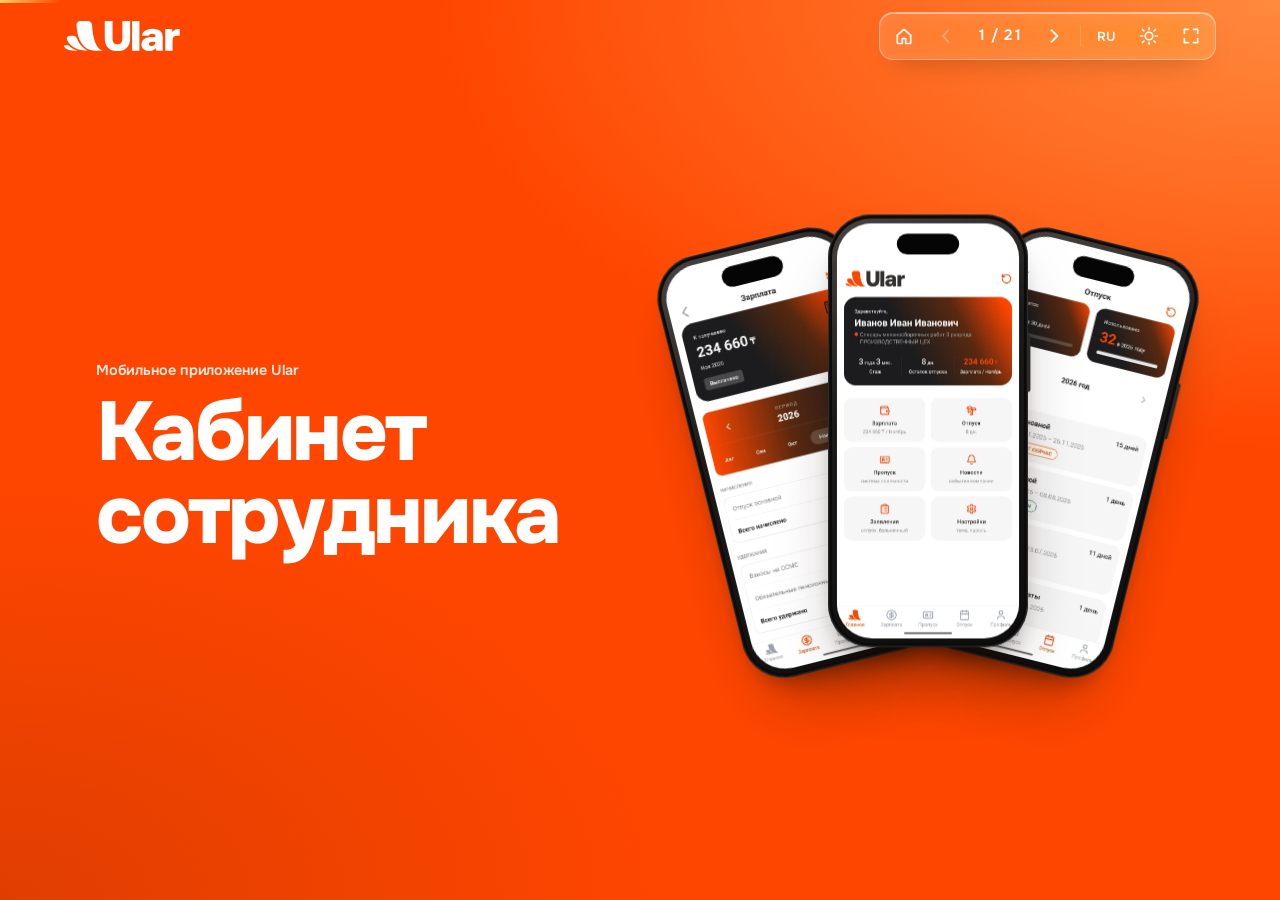
==== commit 6b0a8161: "Главная: новый ролик о приложении, один горизонтальный для всех экранов, кнопка не закрывает обложку" ====
--- a/present/index.html
+++ b/present/index.html
@@ -10,7 +10,7 @@
 <link rel="preconnect" href="https://fonts.googleapis.com">
 <link rel="preconnect" href="https://fonts.gstatic.com" crossorigin>
 <link rel="stylesheet" href="https://fonts.googleapis.com/css2?family=Onest:wght@400;500;600;700;800&display=swap">
-<link rel="stylesheet" href="../assets/site.css?v=1446a52e">
+<link rel="stylesheet" href="../assets/site.css?v=da6b3ea2">
 <script>try{var t=localStorage.getItem("theme");if(t)document.documentElement.dataset.theme=t}catch(e){}</script>
 <script>(function(){var l=null,r=document.documentElement;try{l=new URLSearchParams(location.search).get("lang")||localStorage.getItem("lang")}catch(e){}if(l==="kz")l="kk";if(l==="kk"||l==="en"){r.lang=l;r.classList.add("i18n-wait");setTimeout(function(){r.classList.remove("i18n-wait")},1500)}})()</script>
 </head>
@@ -245,9 +245,9 @@
   </section>
 </main>
 
-<script src="../assets/i18n/kk.js?v=1446a52e"></script>
-<script src="../assets/i18n/en.js?v=1446a52e"></script>
-<script src="../assets/i18n.js?v=1446a52e"></script>
-<script src="../assets/deck.js?v=1446a52e"></script>
+<script src="../assets/i18n/kk.js?v=da6b3ea2"></script>
+<script src="../assets/i18n/en.js?v=da6b3ea2"></script>
+<script src="../assets/i18n.js?v=da6b3ea2"></script>
+<script src="../assets/deck.js?v=da6b3ea2"></script>
 </body>
 </html>
--- a/assets/site.css
+++ b/assets/site.css
@@ -1255,3 +1255,42 @@
 html.i18n-wait body, html.lang-fade body { opacity: 0; }
 @media (prefers-reduced-motion: reduce) { body, .lang-menu, .lang-menu svg { transition: none; } }
 @media print { .lang-menu, .lang-btn { display: none !important; } }
+
+/* Ролик о приложении: плеер и главы */
+.player { display: grid; grid-template-columns: minmax(0, 1fr) 260px; gap: 32px; align-items: start; }
+.player-screen { position: relative; aspect-ratio: 16 / 9; border-radius: 22px; overflow: hidden; background: #1F1E1C;
+  box-shadow: 0 24px 60px -24px rgba(80, 20, 0, .45); }
+.player-screen video { position: absolute; inset: 0; width: 100%; height: 100%; object-fit: cover; background: #1F1E1C; }
+.player.is-started .player-screen video { object-fit: contain; }
+.player-start { position: absolute; left: calc(6.2% + 44px); top: 84%; width: 88px; height: 88px; margin: -44px 0 0 -44px; display: grid; place-items: center;
+  border: 0; border-radius: 50%; background: var(--ular); color: #fff; cursor: pointer;
+  box-shadow: 0 12px 32px rgba(80, 20, 0, .4); transition: transform .3s cubic-bezier(.2,.8,.2,1), opacity .35s ease, visibility .35s; }
+.player-start svg { width: 38px; height: 38px; margin-left: 6px; }
+.player-start:hover { transform: scale(1.07); }
+.player.is-started .player-start { opacity: 0; visibility: hidden; transform: scale(.85); }
+.chapters { list-style: none; margin: 0; padding: 0; border-top: 2px solid var(--fg); }
+.chapters li { border-bottom: 1px solid var(--line); }
+.chapters button { position: relative; display: grid; grid-template-columns: 48px minmax(0, 1fr); align-items: center; width: 100%; height: 40px;
+  padding: 0 8px; border: 0; background: transparent; color: var(--fg); font: 500 16px/1 var(--font); text-align: left; cursor: pointer;
+  border-radius: 8px; transition: background .25s ease, color .25s ease; }
+.chapters button:hover { background: color-mix(in srgb, var(--ular) 8%, transparent); }
+.ch-time { color: var(--muted); font-size: 14px; font-variant-numeric: tabular-nums; transition: color .25s ease; }
+.ch-name { overflow: hidden; text-overflow: ellipsis; white-space: nowrap; }
+.ch-bar { position: absolute; left: 8px; right: 8px; bottom: -1px; height: 2px; background: var(--ular); transform: scaleX(0); transform-origin: left center; }
+.chapters button.is-active { color: var(--ular); font-weight: 600; }
+.chapters button.is-active .ch-time { color: var(--ular); }
+.chapters button.is-done .ch-bar { transform: scaleX(1); opacity: .35; transition: opacity .3s ease; }
+@media (max-width: 900px) {
+  .player { grid-template-columns: minmax(0, 1fr); gap: 24px; }
+  .chapters { display: grid; grid-template-columns: repeat(2, minmax(0, 1fr)); column-gap: 20px; }
+}
+@media (max-width: 700px) {
+  .player-screen { border-radius: 16px; }
+  .player-start { left: calc(6.2% + 22px); top: 87%; width: 44px; height: 44px; margin: -22px 0 0 -22px; }
+  .player-start svg { width: 20px; height: 20px; margin-left: 3px; }
+  .chapters { column-gap: 14px; }
+  .chapters button { grid-template-columns: 40px minmax(0, 1fr); height: auto; min-height: 44px; padding: 6px 4px; font-size: 15px; line-height: 1.25; }
+  .ch-name { white-space: normal; }
+  .ch-bar { left: 4px; right: 4px; }
+}
+@media (prefers-reduced-motion: reduce) { .player-start, .chapters button, .ch-time { transition: none; } }
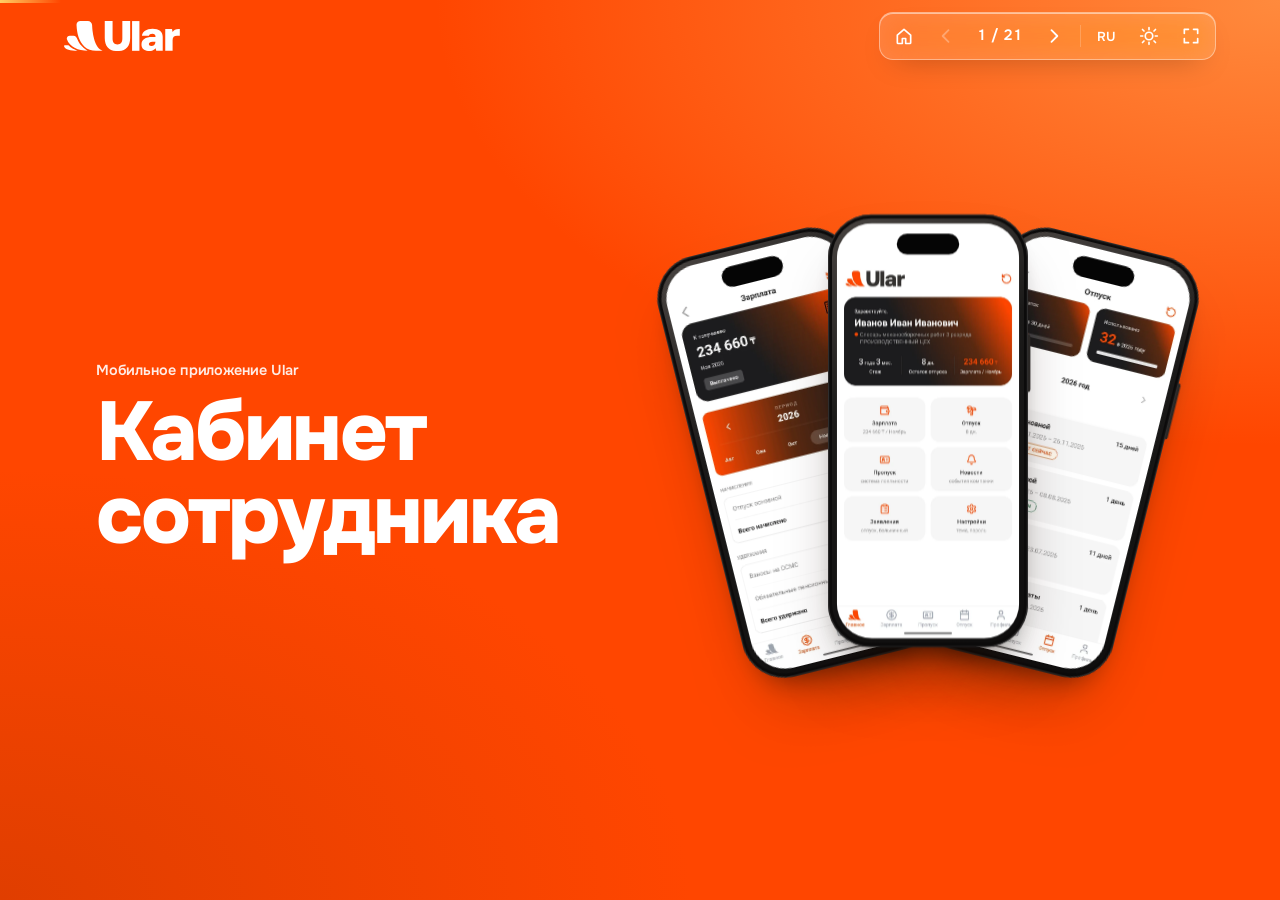
==== commit 63209f74: "Главная: ролик без списка глав" ====
--- a/present/index.html
+++ b/present/index.html
@@ -10,7 +10,7 @@
 <link rel="preconnect" href="https://fonts.googleapis.com">
 <link rel="preconnect" href="https://fonts.gstatic.com" crossorigin>
 <link rel="stylesheet" href="https://fonts.googleapis.com/css2?family=Onest:wght@400;500;600;700;800&display=swap">
-<link rel="stylesheet" href="../assets/site.css?v=da6b3ea2">
+<link rel="stylesheet" href="../assets/site.css?v=c8605409">
 <script>try{var t=localStorage.getItem("theme");if(t)document.documentElement.dataset.theme=t}catch(e){}</script>
 <script>(function(){var l=null,r=document.documentElement;try{l=new URLSearchParams(location.search).get("lang")||localStorage.getItem("lang")}catch(e){}if(l==="kz")l="kk";if(l==="kk"||l==="en"){r.lang=l;r.classList.add("i18n-wait");setTimeout(function(){r.classList.remove("i18n-wait")},1500)}})()</script>
 </head>
@@ -245,9 +245,9 @@
   </section>
 </main>
 
-<script src="../assets/i18n/kk.js?v=da6b3ea2"></script>
-<script src="../assets/i18n/en.js?v=da6b3ea2"></script>
-<script src="../assets/i18n.js?v=da6b3ea2"></script>
-<script src="../assets/deck.js?v=da6b3ea2"></script>
+<script src="../assets/i18n/kk.js?v=c8605409"></script>
+<script src="../assets/i18n/en.js?v=c8605409"></script>
+<script src="../assets/i18n.js?v=c8605409"></script>
+<script src="../assets/deck.js?v=c8605409"></script>
 </body>
 </html>
--- a/assets/site.css
+++ b/assets/site.css
@@ -1257,12 +1257,12 @@
 @media print { .lang-menu, .lang-btn { display: none !important; } }
 
 /* Ролик о приложении: плеер и главы */
-.player { display: grid; grid-template-columns: minmax(0, 1fr) 260px; gap: 32px; align-items: start; }
+.player { max-width: 960px; }
 .player-screen { position: relative; aspect-ratio: 16 / 9; border-radius: 22px; overflow: hidden; background: #1F1E1C;
   box-shadow: 0 24px 60px -24px rgba(80, 20, 0, .45); }
 .player-screen video { position: absolute; inset: 0; width: 100%; height: 100%; object-fit: cover; background: #1F1E1C; }
 .player.is-started .player-screen video { object-fit: contain; }
-.player-start { position: absolute; left: calc(6.2% + 44px); top: 84%; width: 88px; height: 88px; margin: -44px 0 0 -44px; display: grid; place-items: center;
+.player-start { position: absolute; left: calc(6.2% + 44px); top: 86.5%; width: 88px; height: 88px; margin: -44px 0 0 -44px; display: grid; place-items: center;
   border: 0; border-radius: 50%; background: var(--ular); color: #fff; cursor: pointer;
   box-shadow: 0 12px 32px rgba(80, 20, 0, .4); transition: transform .3s cubic-bezier(.2,.8,.2,1), opacity .35s ease, visibility .35s; }
 .player-start svg { width: 38px; height: 38px; margin-left: 6px; }
